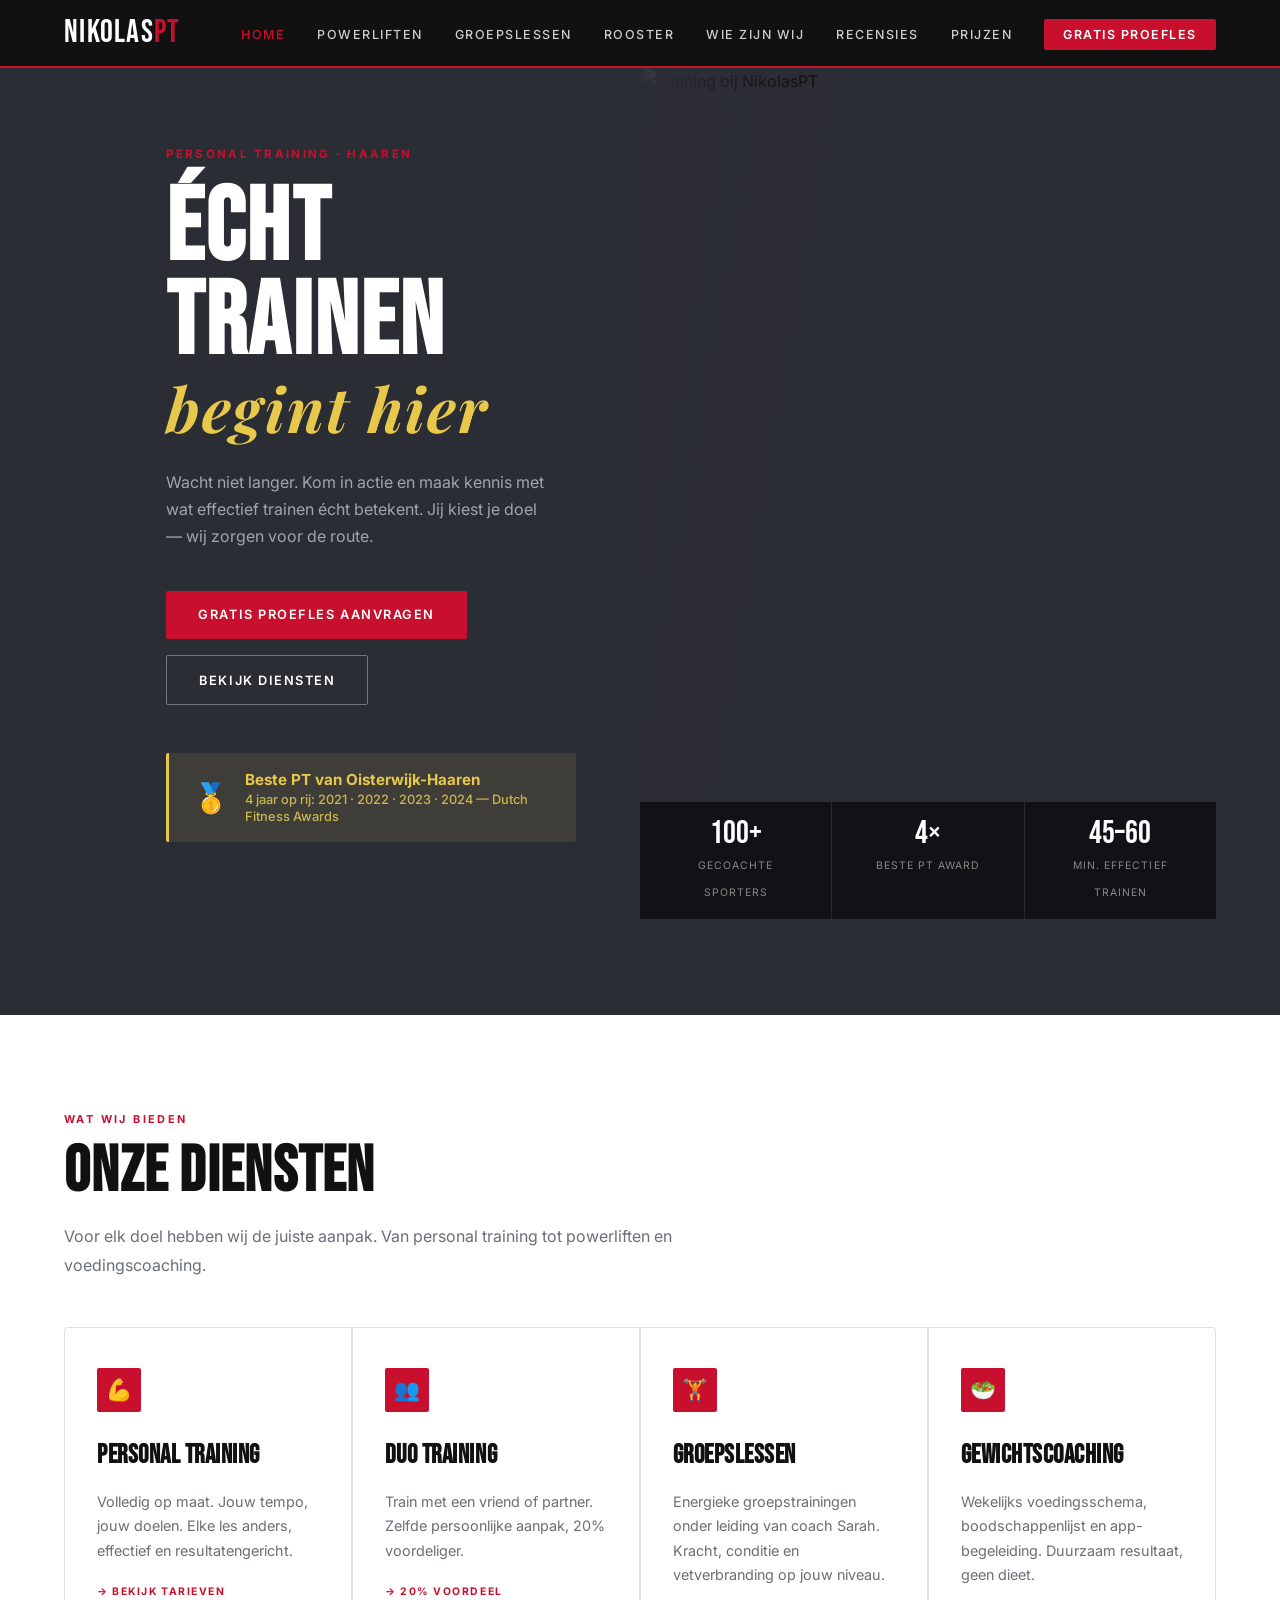
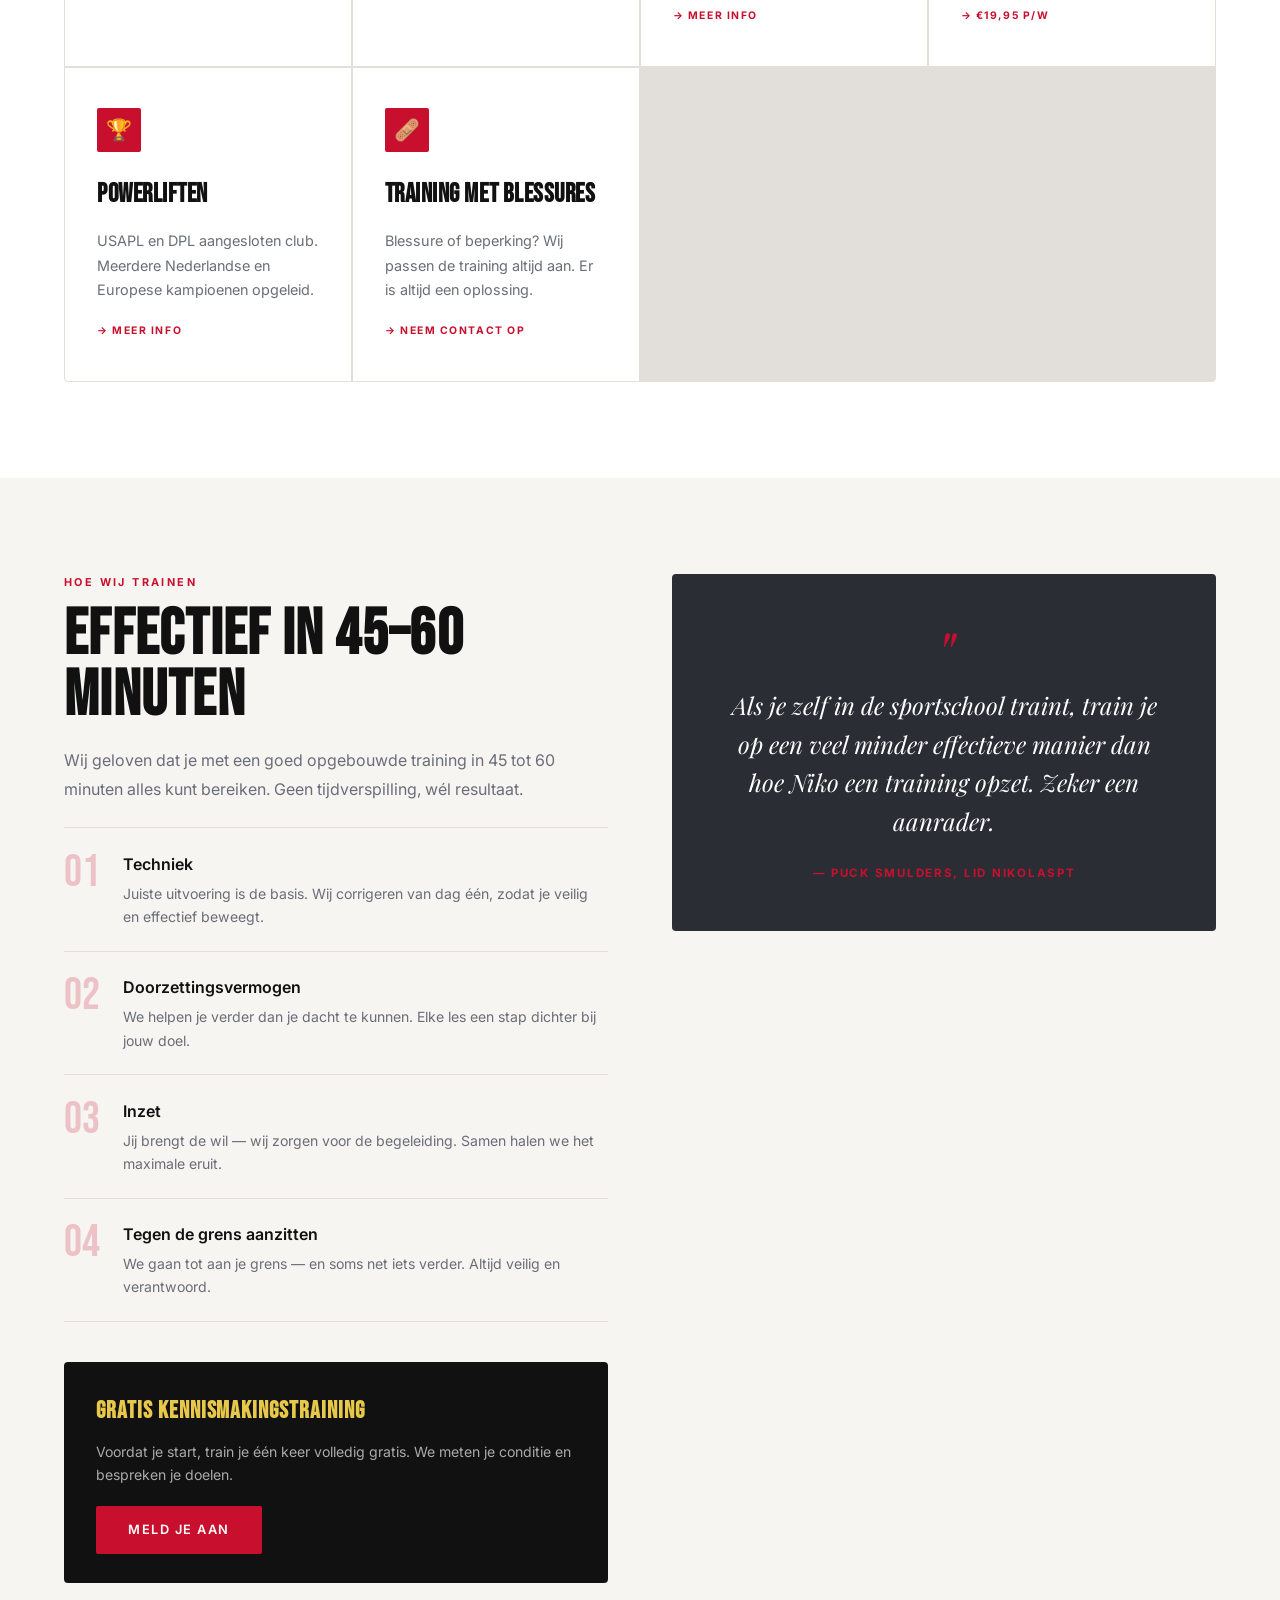
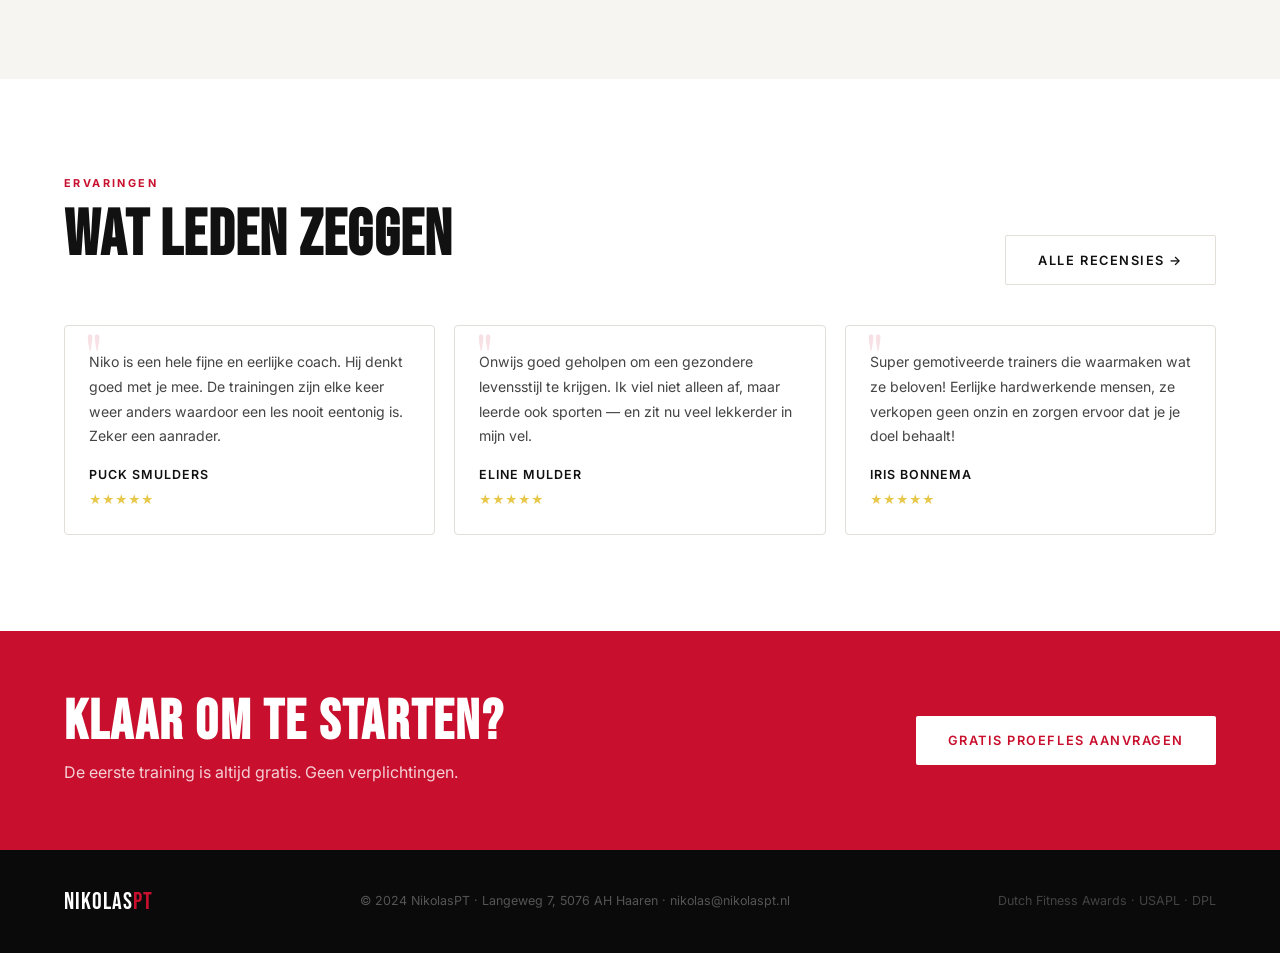
==== index.html @ 6ecdc3e1 "Basis website geupload" ====
<!DOCTYPE html>
<html lang="nl">
<head>
<meta charset="UTF-8">
<meta name="viewport" content="width=device-width, initial-scale=1.0">
<meta name="description" content="NikolasPT – Beste Personal Trainer van Oisterwijk-Haaren 2021–2024. Personal training, groepslessen, powerliften en voedingscoaching in Haaren.">
<title>NikolasPT | Personal Training Haaren</title>
<link rel="stylesheet" href="css/style.css">
<style>
  /* ── HOME-ONLY STYLES ─────────────────────────────── */
  #hero {
    min-height: 100vh; background: var(--steel);
    display: grid; grid-template-columns: 1fr 1fr;
    overflow: hidden; padding-top: 68px;
  }
  .hero-left {
    display: flex; flex-direction: column; justify-content: center;
    padding: clamp(2rem,6vw,6rem) var(--gap) clamp(2rem,6vw,6rem) clamp(2rem,8vw,8rem);
  }
  .hero-eyebrow { font-size:.72rem; font-weight:700; letter-spacing:.2em; text-transform:uppercase; color:var(--accent); margin-bottom:1.2rem; }
  .hero-title { font-family:var(--font-display); font-size:clamp(4rem,8vw,7.5rem); line-height:.92; color:var(--white); letter-spacing:.02em; margin-bottom:1.5rem; }
  .hero-title em { font-family:var(--font-serif); font-style:italic; color:var(--accent2); font-size:.6em; display:block; line-height:1.2; }
  .hero-sub { font-size:1rem; color:#a0a4b0; max-width:380px; margin-bottom:2.5rem; line-height:1.7; }
  .hero-actions { display:flex; gap:1rem; flex-wrap:wrap; }
  .hero-award { margin-top:3rem; display:flex; align-items:center; gap:1rem; padding:1rem 1.5rem; background:rgba(232,200,74,.1); border-left:3px solid var(--accent2); border-radius:2px; max-width:420px; }
  .award-text { font-size:.8rem; color:#c8b850; font-weight:500; line-height:1.4; }
  .award-text strong { display:block; font-size:.95rem; color:var(--accent2); }
  .hero-right { position:relative; overflow:hidden; }
  .hero-right::before { content:''; position:absolute; inset:0; background:linear-gradient(100deg,var(--steel) 0%,transparent 30%),linear-gradient(0deg,var(--steel) 0%,transparent 25%); z-index:1; }
  .hero-bg-img { width:100%; height:100%; object-fit:cover; object-position:center top; filter:saturate(.7) contrast(1.1); }
  .hero-stat-bar { position:absolute; bottom:0; left:0; right:0; z-index:2; display:flex; background:rgba(0,0,0,.6); backdrop-filter:blur(6px); }
  .hero-stat { flex:1; padding:1rem 1.5rem; border-right:1px solid rgba(255,255,255,.1); text-align:center; }
  .hero-stat:last-child { border-right:none; }
  .hero-stat .num { font-family:var(--font-display); font-size:2rem; color:var(--white); display:block; line-height:1; }
  .hero-stat .lbl { font-size:.65rem; text-transform:uppercase; letter-spacing:.1em; color:#888; }

  /* diensten grid */
  .diensten-grid { display:grid; grid-template-columns:repeat(auto-fit,minmax(260px,1fr)); gap:1.5px; background:var(--border); border:1.5px solid var(--border); border-radius:4px; overflow:hidden; }
  .dienst-card { background:var(--white); padding:2.5rem 2rem; transition:background .2s; }
  .dienst-card:hover { background:#fafaf9; }
  .dienst-icon { width:44px; height:44px; background:var(--accent); border-radius:2px; display:flex; align-items:center; justify-content:center; font-size:1.3rem; margin-bottom:1.4rem; }
  .dienst-card h3 { font-family:var(--font-display); font-size:1.6rem; letter-spacing:.02em; margin-bottom:.8rem; }
  .dienst-card p { font-size:.9rem; color:var(--muted); line-height:1.7; }
  .dienst-tag { display:inline-block; margin-top:1.2rem; font-size:.65rem; font-weight:700; letter-spacing:.15em; text-transform:uppercase; color:var(--accent); }

  /* quote block */
  .quote-block { background:var(--steel); border-radius:4px; padding:3rem; text-align:center; }
  .quote-block .big-q { font-family:var(--font-serif); font-size:clamp(1.1rem,2vw,1.5rem); color:var(--white); line-height:1.6; font-style:italic; }
  .quote-block .big-q::before { content:'"'; font-size:4rem; color:var(--accent); display:block; line-height:1; }
  .quote-block .qa { margin-top:1.5rem; font-size:.72rem; font-weight:700; letter-spacing:.15em; text-transform:uppercase; color:var(--accent); }

  /* specialisaties */
  .spec-layout { display:grid; grid-template-columns:1fr 1fr; gap:clamp(2rem,5vw,5rem); align-items:start; }
  .spec-item { display:flex; align-items:flex-start; gap:1.2rem; padding:1.4rem 0; border-bottom:1px solid var(--border); }
  .spec-item:first-child { border-top:1px solid var(--border); }
  .spec-num { font-family:var(--font-display); font-size:2.8rem; line-height:1; color:var(--accent); min-width:2.5rem; opacity:.22; }
  .spec-content h4 { font-size:1rem; font-weight:600; margin-bottom:.3rem; }
  .spec-content p { font-size:.88rem; color:var(--muted); }
  .free-box { margin-top:2.5rem; padding:1.8rem 2rem; background:var(--ink); border-radius:4px; color:var(--white); }
  .free-box h4 { font-family:var(--font-display); font-size:1.5rem; letter-spacing:.04em; margin-bottom:.6rem; color:var(--accent2); }
  .free-box p { font-size:.88rem; color:#aaa; margin-bottom:1.2rem; }

  /* reviews strip */
  .reviews-strip { display:grid; grid-template-columns:repeat(3,1fr); gap:1.2rem; }
  .rcard { background:var(--white); border-radius:4px; padding:1.5rem; border:1.5px solid var(--border); position:relative; }
  .rcard::before { content:'"'; font-family:var(--font-serif); font-size:4rem; color:var(--accent); line-height:1; position:absolute; top:-.2rem; left:1.2rem; opacity:.12; }
  .rcard p { font-size:.88rem; color:#444; line-height:1.75; margin-bottom:1rem; position:relative; z-index:1; }
  .rcard .ra { font-size:.78rem; font-weight:600; color:var(--ink); text-transform:uppercase; letter-spacing:.08em; }
  .rcard .rs { color:var(--accent2); font-size:.75rem; margin-top:.3rem; }

  @media(max-width:900px){
    #hero { grid-template-columns:1fr; min-height:auto; }
    .hero-right { height:55vw; min-height:260px; }
    .hero-right::before { display:none; }
    .spec-layout { grid-template-columns:1fr; }
    .reviews-strip { grid-template-columns:1fr; }
  }
  @media(max-width:560px){ .hero-stat .num { font-size:1.4rem; } }
</style>
</head>
<body>

<!-- NAV -->
<nav>
  <a href="index.html" class="nav-logo">Nikolas<span>PT</span></a>
  <ul class="nav-links" id="navLinks">
    <li><a href="index.html" class="active">Home</a></li>
    <li><a href="pages/powerliften.html">Powerliften</a></li>
    <li><a href="pages/groepslessen.html">Groepslessen</a></li>
    <li><a href="pages/rooster.html">Rooster</a></li>
    <li><a href="pages/coaches.html">Wie zijn wij</a></li>
    <li><a href="pages/recensies.html">Recensies</a></li>
    <li><a href="pages/prijzen.html">Prijzen</a></li>
    <li><a href="pages/contact.html" class="nav-cta">Gratis proefles</a></li>
  </ul>
  <button class="nav-toggle" id="navToggle" aria-label="Menu"><span></span><span></span><span></span></button>
</nav>

<!-- HERO -->
<section id="hero">
  <div class="hero-left">
    <div class="hero-eyebrow">Personal Training · Haaren</div>
    <h1 class="hero-title">Écht<br>Trainen<br><em>begint hier</em></h1>
    <p class="hero-sub">Wacht niet langer. Kom in actie en maak kennis met wat effectief trainen écht betekent. Jij kiest je doel — wij zorgen voor de route.</p>
    <div class="hero-actions">
      <a href="pages/contact.html" class="btn btn-primary">Gratis proefles aanvragen</a>
      <a href="pages/prijzen.html" class="btn btn-outline-light">Bekijk diensten</a>
    </div>
    <div class="hero-award">
      <div style="font-size:1.8rem">🥇</div>
      <div class="award-text">
        <strong>Beste PT van Oisterwijk-Haaren</strong>
        4 jaar op rij: 2021 · 2022 · 2023 · 2024 — Dutch Fitness Awards
      </div>
    </div>
  </div>
  <div class="hero-right">
    <img class="hero-bg-img" src="https://images.unsplash.com/photo-1534438327276-14e5300c3a48?w=900&q=80&auto=format&fit=crop" alt="Training bij NikolasPT">
    <div class="hero-stat-bar">
      <div class="hero-stat"><span class="num">100+</span><span class="lbl">Gecoachte sporters</span></div>
      <div class="hero-stat"><span class="num">4×</span><span class="lbl">Beste PT award</span></div>
      <div class="hero-stat"><span class="num">45–60</span><span class="lbl">Min. effectief trainen</span></div>
    </div>
  </div>
</section>

<!-- DIENSTEN -->
<section style="background:var(--white)">
  <div class="container">
    <div class="reveal" style="margin-bottom:3rem">
      <div class="section-label">Wat wij bieden</div>
      <h2 class="section-title">Onze Diensten</h2>
      <p class="section-body">Voor elk doel hebben wij de juiste aanpak. Van personal training tot powerliften en voedingscoaching.</p>
    </div>
    <div class="diensten-grid">
      <div class="dienst-card reveal"><div class="dienst-icon">💪</div><h3>Personal Training</h3><p>Volledig op maat. Jouw tempo, jouw doelen. Elke les anders, effectief en resultatengericht.</p><a href="pages/prijzen.html" class="dienst-tag">→ Bekijk tarieven</a></div>
      <div class="dienst-card reveal"><div class="dienst-icon">👥</div><h3>Duo Training</h3><p>Train met een vriend of partner. Zelfde persoonlijke aanpak, 20% voordeliger.</p><a href="pages/prijzen.html" class="dienst-tag">→ 20% voordeel</a></div>
      <div class="dienst-card reveal"><div class="dienst-icon">🏋️</div><h3>Groepslessen</h3><p>Energieke groepstrainingen onder leiding van coach Sarah. Kracht, conditie en vetverbranding op jouw niveau.</p><a href="pages/groepslessen.html" class="dienst-tag">→ Meer info</a></div>
      <div class="dienst-card reveal"><div class="dienst-icon">🥗</div><h3>Gewichtscoaching</h3><p>Wekelijks voedingsschema, boodschappenlijst en app-begeleiding. Duurzaam resultaat, geen dieet.</p><a href="pages/prijzen.html" class="dienst-tag">→ €19,95 p/w</a></div>
      <div class="dienst-card reveal"><div class="dienst-icon">🏆</div><h3>Powerliften</h3><p>USAPL en DPL aangesloten club. Meerdere Nederlandse en Europese kampioenen opgeleid.</p><a href="pages/powerliften.html" class="dienst-tag">→ Meer info</a></div>
      <div class="dienst-card reveal"><div class="dienst-icon">🩹</div><h3>Training met blessures</h3><p>Blessure of beperking? Wij passen de training altijd aan. Er is altijd een oplossing.</p><a href="pages/contact.html" class="dienst-tag">→ Neem contact op</a></div>
    </div>
  </div>
</section>

<!-- HOE WIJ TRAINEN -->
<section style="background:var(--off-white)">
  <div class="container">
    <div class="spec-layout">
      <div>
        <div class="section-label reveal">Hoe wij trainen</div>
        <h2 class="section-title reveal">Effectief in 45–60 Minuten</h2>
        <p class="section-body reveal">Wij geloven dat je met een goed opgebouwde training in 45 tot 60 minuten alles kunt bereiken. Geen tijdverspilling, wél resultaat.</p>
        <div style="margin-top:1.5rem">
          <div class="spec-item reveal"><div class="spec-num">01</div><div class="spec-content"><h4>Techniek</h4><p>Juiste uitvoering is de basis. Wij corrigeren van dag één, zodat je veilig en effectief beweegt.</p></div></div>
          <div class="spec-item reveal"><div class="spec-num">02</div><div class="spec-content"><h4>Doorzettingsvermogen</h4><p>We helpen je verder dan je dacht te kunnen. Elke les een stap dichter bij jouw doel.</p></div></div>
          <div class="spec-item reveal"><div class="spec-num">03</div><div class="spec-content"><h4>Inzet</h4><p>Jij brengt de wil — wij zorgen voor de begeleiding. Samen halen we het maximale eruit.</p></div></div>
          <div class="spec-item reveal"><div class="spec-num">04</div><div class="spec-content"><h4>Tegen de grens aanzitten</h4><p>We gaan tot aan je grens — en soms net iets verder. Altijd veilig en verantwoord.</p></div></div>
        </div>
        <div class="free-box reveal">
          <h4>Gratis Kennismakingstraining</h4>
          <p>Voordat je start, train je één keer volledig gratis. We meten je conditie en bespreken je doelen.</p>
          <a href="pages/contact.html" class="btn btn-primary">Meld je aan</a>
        </div>
      </div>
      <div class="quote-block reveal">
        <div class="big-q">Als je zelf in de sportschool traint, train je op een veel minder effectieve manier dan hoe Niko een training opzet. Zeker een aanrader.</div>
        <div class="qa">— Puck Smulders, lid NikolasPT</div>
      </div>
    </div>
  </div>
</section>

<!-- RECENSIES STRIP -->
<section style="background:var(--white)">
  <div class="container">
    <div style="display:flex;justify-content:space-between;align-items:flex-end;margin-bottom:2.5rem;flex-wrap:wrap;gap:1rem">
      <div>
        <div class="section-label reveal">Ervaringen</div>
        <h2 class="section-title reveal">Wat leden zeggen</h2>
      </div>
      <a href="pages/recensies.html" class="btn btn-outline reveal">Alle recensies →</a>
    </div>
    <div class="reviews-strip">
      <div class="rcard reveal"><p>Niko is een hele fijne en eerlijke coach. Hij denkt goed met je mee. De trainingen zijn elke keer weer anders waardoor een les nooit eentonig is. Zeker een aanrader.</p><div class="ra">Puck Smulders</div><div class="rs">★★★★★</div></div>
      <div class="rcard reveal"><p>Onwijs goed geholpen om een gezondere levensstijl te krijgen. Ik viel niet alleen af, maar leerde ook sporten — en zit nu veel lekkerder in mijn vel.</p><div class="ra">Eline Mulder</div><div class="rs">★★★★★</div></div>
      <div class="rcard reveal"><p>Super gemotiveerde trainers die waarmaken wat ze beloven! Eerlijke hardwerkende mensen, ze verkopen geen onzin en zorgen ervoor dat je je doel behaalt!</p><div class="ra">Iris Bonnema</div><div class="rs">★★★★★</div></div>
    </div>
  </div>
</section>

<!-- CTA BANNER -->
<section style="background:var(--accent);padding:clamp(2.5rem,6vw,4rem) var(--gap)">
  <div class="container" style="display:flex;justify-content:space-between;align-items:center;flex-wrap:wrap;gap:2rem">
    <div>
      <h2 style="font-family:var(--font-display);font-size:clamp(2rem,5vw,3.5rem);color:var(--white);letter-spacing:.04em;line-height:1">Klaar om te starten?</h2>
      <p style="color:rgba(255,255,255,.8);margin-top:.5rem">De eerste training is altijd gratis. Geen verplichtingen.</p>
    </div>
    <a href="pages/contact.html" class="btn" style="background:var(--white);color:var(--accent);flex-shrink:0">Gratis proefles aanvragen</a>
  </div>
</section>

<!-- FOOTER -->
<footer>
  <div class="logo">Nikolas<span>PT</span></div>
  <p>© 2024 NikolasPT · Langeweg 7, 5076 AH Haaren · <a href="mailto:nikolas@nikolaspt.nl" style="color:#555">nikolas@nikolaspt.nl</a></p>
  <p style="color:#444">Dutch Fitness Awards · USAPL · DPL</p>
</footer>

<script src="js/main.js"></script>
</body>
</html>
---- css/style.css ----
/* ═══════════════════════════════════════════════════
   NikolasPT — Shared Stylesheet
   ═══════════════════════════════════════════════════ */

@import url('https://fonts.googleapis.com/css2?family=Bebas+Neue&family=Inter:wght@300;400;500;600&family=Playfair+Display:ital,wght@0,700;1,400&display=swap');

/* ─── TOKENS ──────────────────────────────────────── */
:root {
  --ink:       #111111;
  --off-white: #F7F5F2;
  --white:     #FFFFFF;
  --steel:     #2B2D35;
  --accent:    #C8102E;
  --accent2:   #E8C84A;
  --muted:     #6B6E78;
  --border:    #E2DED9;

  --font-display: 'Bebas Neue', sans-serif;
  --font-serif:   'Playfair Display', serif;
  --font-body:    'Inter', sans-serif;

  --max: 1200px;
  --gap: clamp(1.5rem, 5vw, 4rem);
}

*, *::before, *::after { box-sizing: border-box; margin: 0; padding: 0; }
html { scroll-behavior: smooth; }
body {
  font-family: var(--font-body);
  background: var(--off-white);
  color: var(--ink);
  line-height: 1.65;
  font-size: 16px;
}
img { display: block; max-width: 100%; height: auto; }
a { color: inherit; text-decoration: none; }

/* ─── NAV ─────────────────────────────────────────── */
nav {
  position: fixed; top: 0; left: 0; right: 0; z-index: 100;
  background: rgba(17,17,17,0.97);
  backdrop-filter: blur(8px);
  display: flex; align-items: center; justify-content: space-between;
  padding: 0 var(--gap);
  height: 68px;
  border-bottom: 2px solid var(--accent);
}
.nav-logo { font-family: var(--font-display); font-size: 2rem; color: var(--white); letter-spacing: .04em; }
.nav-logo span { color: var(--accent); }
.nav-links { display: flex; gap: 2rem; list-style: none; }
.nav-links a { font-size: .78rem; font-weight: 500; text-transform: uppercase; letter-spacing: .12em; color: #ccc; transition: color .2s; }
.nav-links a:hover, .nav-links a.active { color: var(--accent); }
.nav-cta { background: var(--accent) !important; color: var(--white) !important; padding: .5rem 1.2rem; border-radius: 2px; font-weight: 600 !important; }
.nav-cta:hover { background: #a50c25 !important; }
.nav-toggle { display: none; background: none; border: none; cursor: pointer; padding: 4px; }
.nav-toggle span { display: block; width: 24px; height: 2px; background: #fff; margin: 5px 0; }

/* ─── PAGE HEADER (subpages) ──────────────────────── */
.page-header {
  padding-top: 68px;
  background: var(--steel);
  padding-bottom: 0;
}
.page-header-inner {
  max-width: var(--max);
  margin: 0 auto;
  padding: clamp(3rem,7vw,5rem) var(--gap) clamp(2rem,4vw,3rem);
  position: relative;
}
.page-eyebrow {
  font-size: .7rem; font-weight: 700; letter-spacing: .22em;
  text-transform: uppercase; color: var(--accent); margin-bottom: .8rem;
}
.page-title {
  font-family: var(--font-display);
  font-size: clamp(3rem,7vw,6rem);
  line-height: .92; color: var(--white); letter-spacing: .02em;
}
.page-subtitle {
  margin-top: 1rem; font-size: 1rem; color: #a0a4b0; max-width: 560px; line-height: 1.75;
}
.page-header-bar {
  height: 4px;
  background: linear-gradient(90deg, var(--accent) 0%, transparent 100%);
}

/* ─── CONTAINERS & SECTIONS ───────────────────────── */
.container { max-width: var(--max); margin: 0 auto; }
section { padding: clamp(3rem,8vw,6rem) var(--gap); }
.section-label { font-size: .68rem; font-weight: 700; letter-spacing: .22em; text-transform: uppercase; color: var(--accent); margin-bottom: .8rem; }
.section-title { font-family: var(--font-display); font-size: clamp(2.5rem,5vw,4.5rem); line-height: .95; letter-spacing: .02em; margin-bottom: 1.2rem; }
.section-title.light { color: var(--white); }
.section-body { font-size: 1rem; color: var(--muted); max-width: 640px; line-height: 1.8; }

/* ─── BUTTONS ─────────────────────────────────────── */
.btn {
  display: inline-block; padding: .85rem 2rem; font-size: .8rem; font-weight: 600;
  letter-spacing: .12em; text-transform: uppercase; border-radius: 2px;
  transition: all .25s; cursor: pointer; border: none; font-family: var(--font-body);
}
.btn-primary { background: var(--accent); color: var(--white); }
.btn-primary:hover { background: #a50c25; }
.btn-outline { background: transparent; color: var(--ink); border: 1.5px solid var(--border); }
.btn-outline:hover { border-color: var(--ink); }
.btn-outline-light { background: transparent; color: var(--white); border: 1.5px solid rgba(255,255,255,.35); }
.btn-outline-light:hover { border-color: var(--white); }

/* ─── CARDS ───────────────────────────────────────── */
.card {
  background: var(--white); border-radius: 4px; border: 1.5px solid var(--border);
  overflow: hidden; transition: box-shadow .25s, transform .25s;
}
.card:hover { box-shadow: 0 8px 32px rgba(0,0,0,.08); transform: translateY(-2px); }

/* ─── REVEAL ──────────────────────────────────────── */
.reveal { opacity: 0; transform: translateY(24px); transition: opacity .6s ease, transform .6s ease; }
.reveal.visible { opacity: 1; transform: none; }
@media (prefers-reduced-motion: reduce) { .reveal { opacity: 1; transform: none; } }

/* ─── FOOTER ──────────────────────────────────────── */
footer {
  background: #0a0a0a; padding: 2rem var(--gap);
  display: flex; justify-content: space-between; align-items: center;
  flex-wrap: wrap; gap: 1rem;
}
footer .logo { font-family: var(--font-display); font-size: 1.5rem; color: var(--white); letter-spacing: .04em; }
footer .logo span { color: var(--accent); }
footer p { font-size: .78rem; color: #555; }

/* ─── RESPONSIVE NAV ──────────────────────────────── */
@media (max-width: 900px) {
  .nav-links {
    display: none; flex-direction: column; position: fixed;
    top: 68px; left: 0; right: 0; background: #0a0a0a;
    padding: 2rem; gap: 1rem;
  }
  .nav-links.open { display: flex; }
  .nav-toggle { display: block; }
}
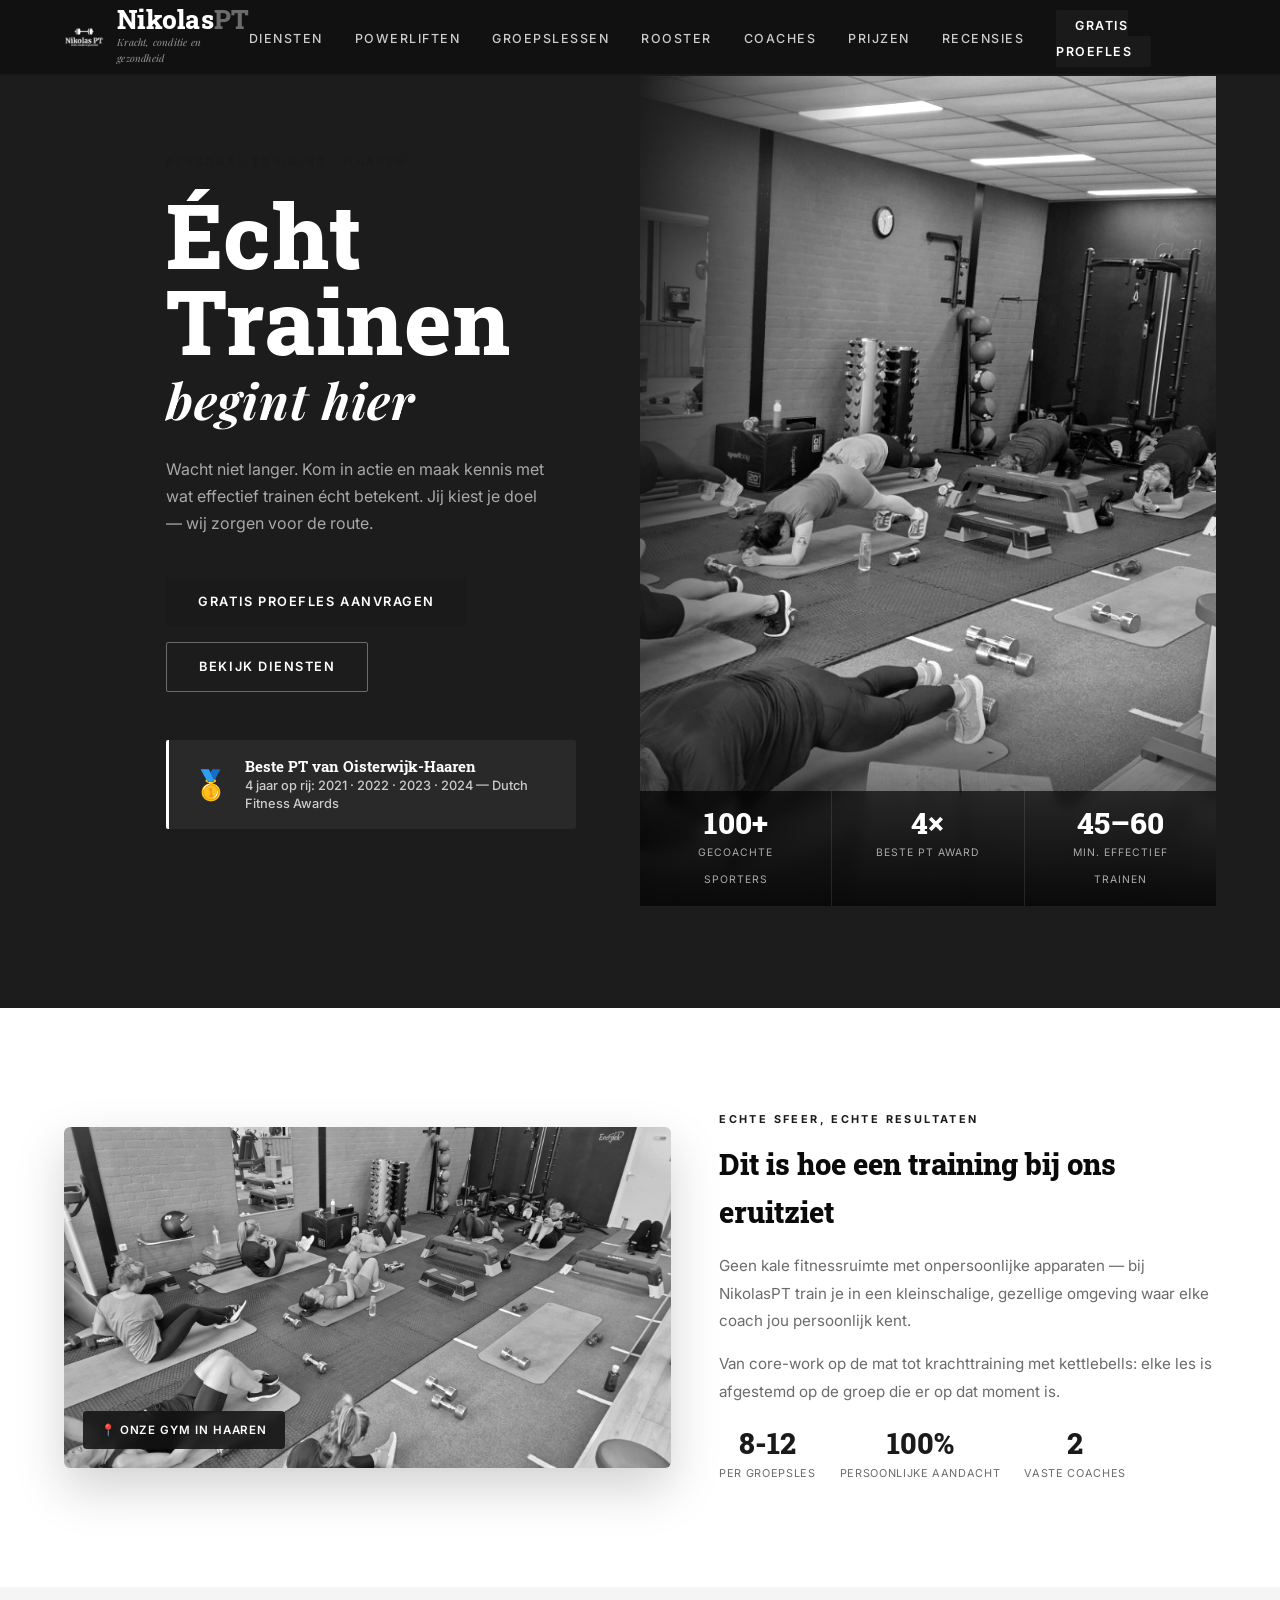
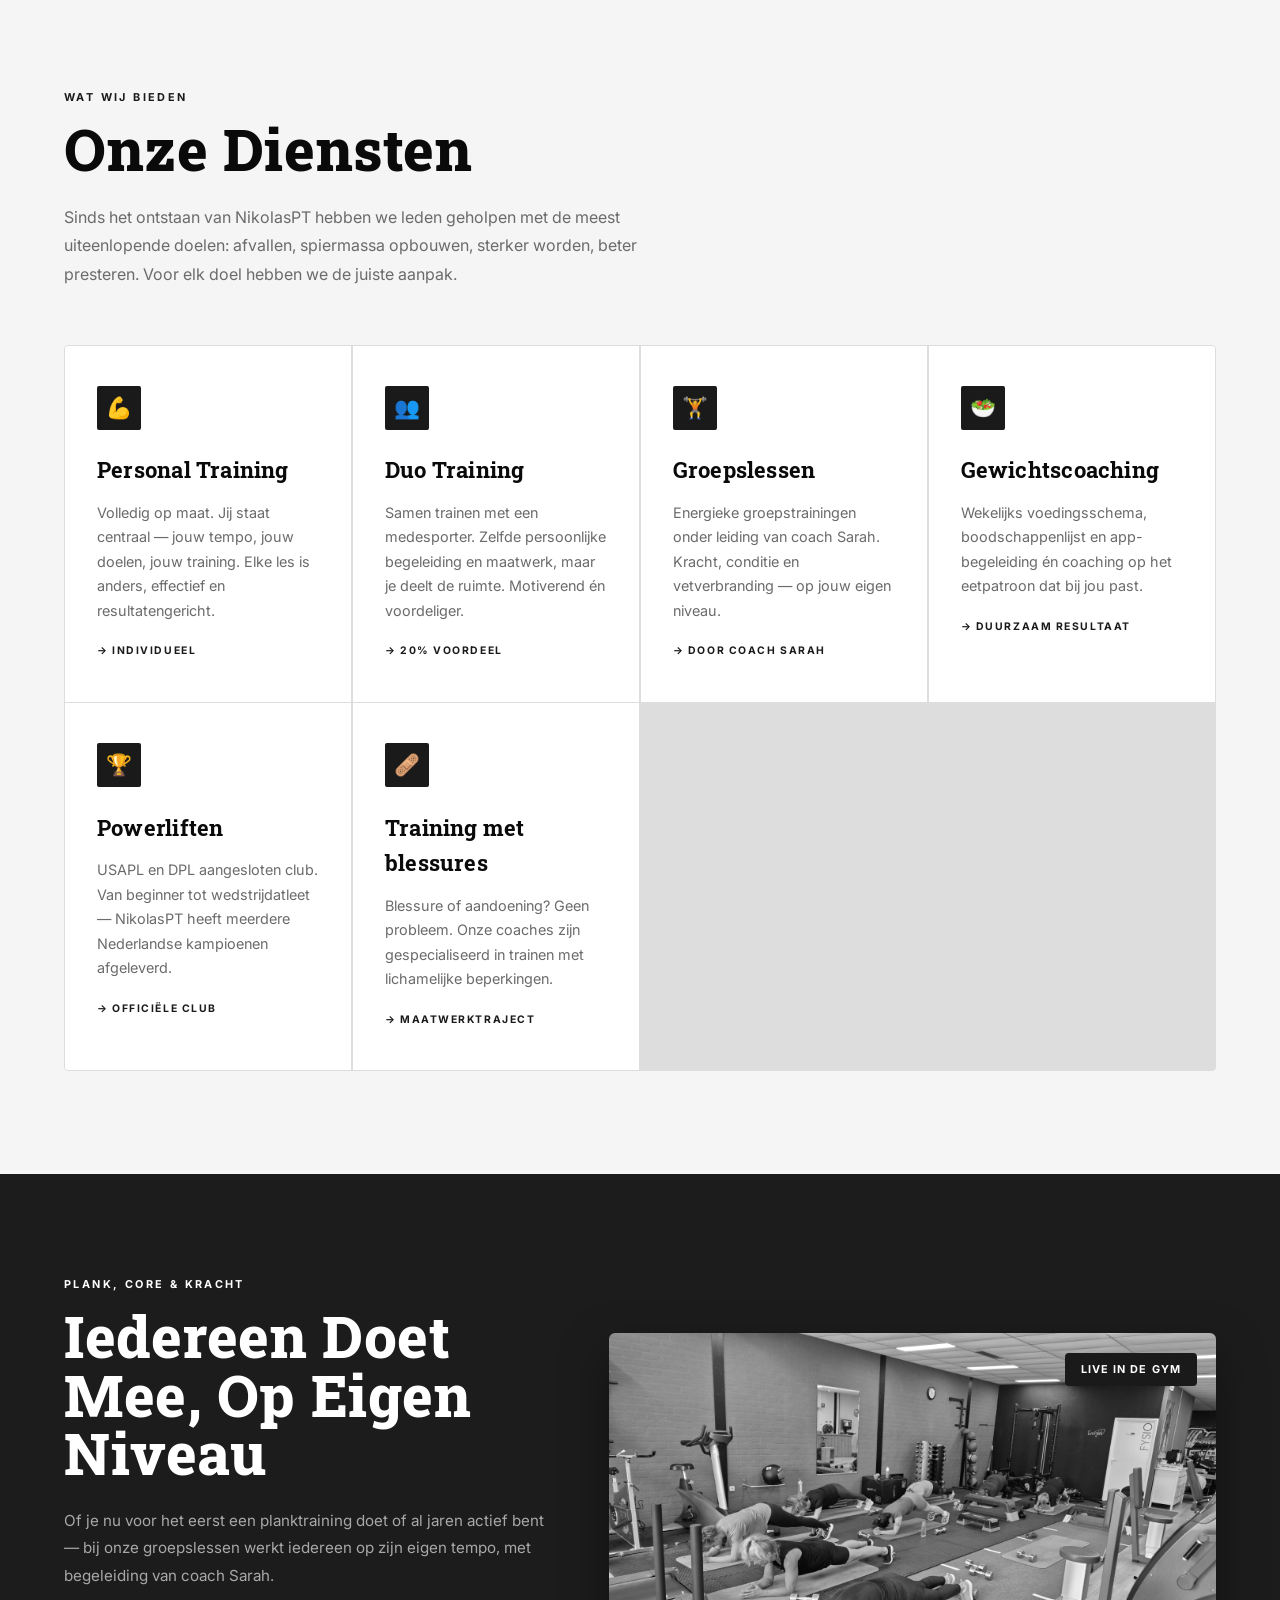
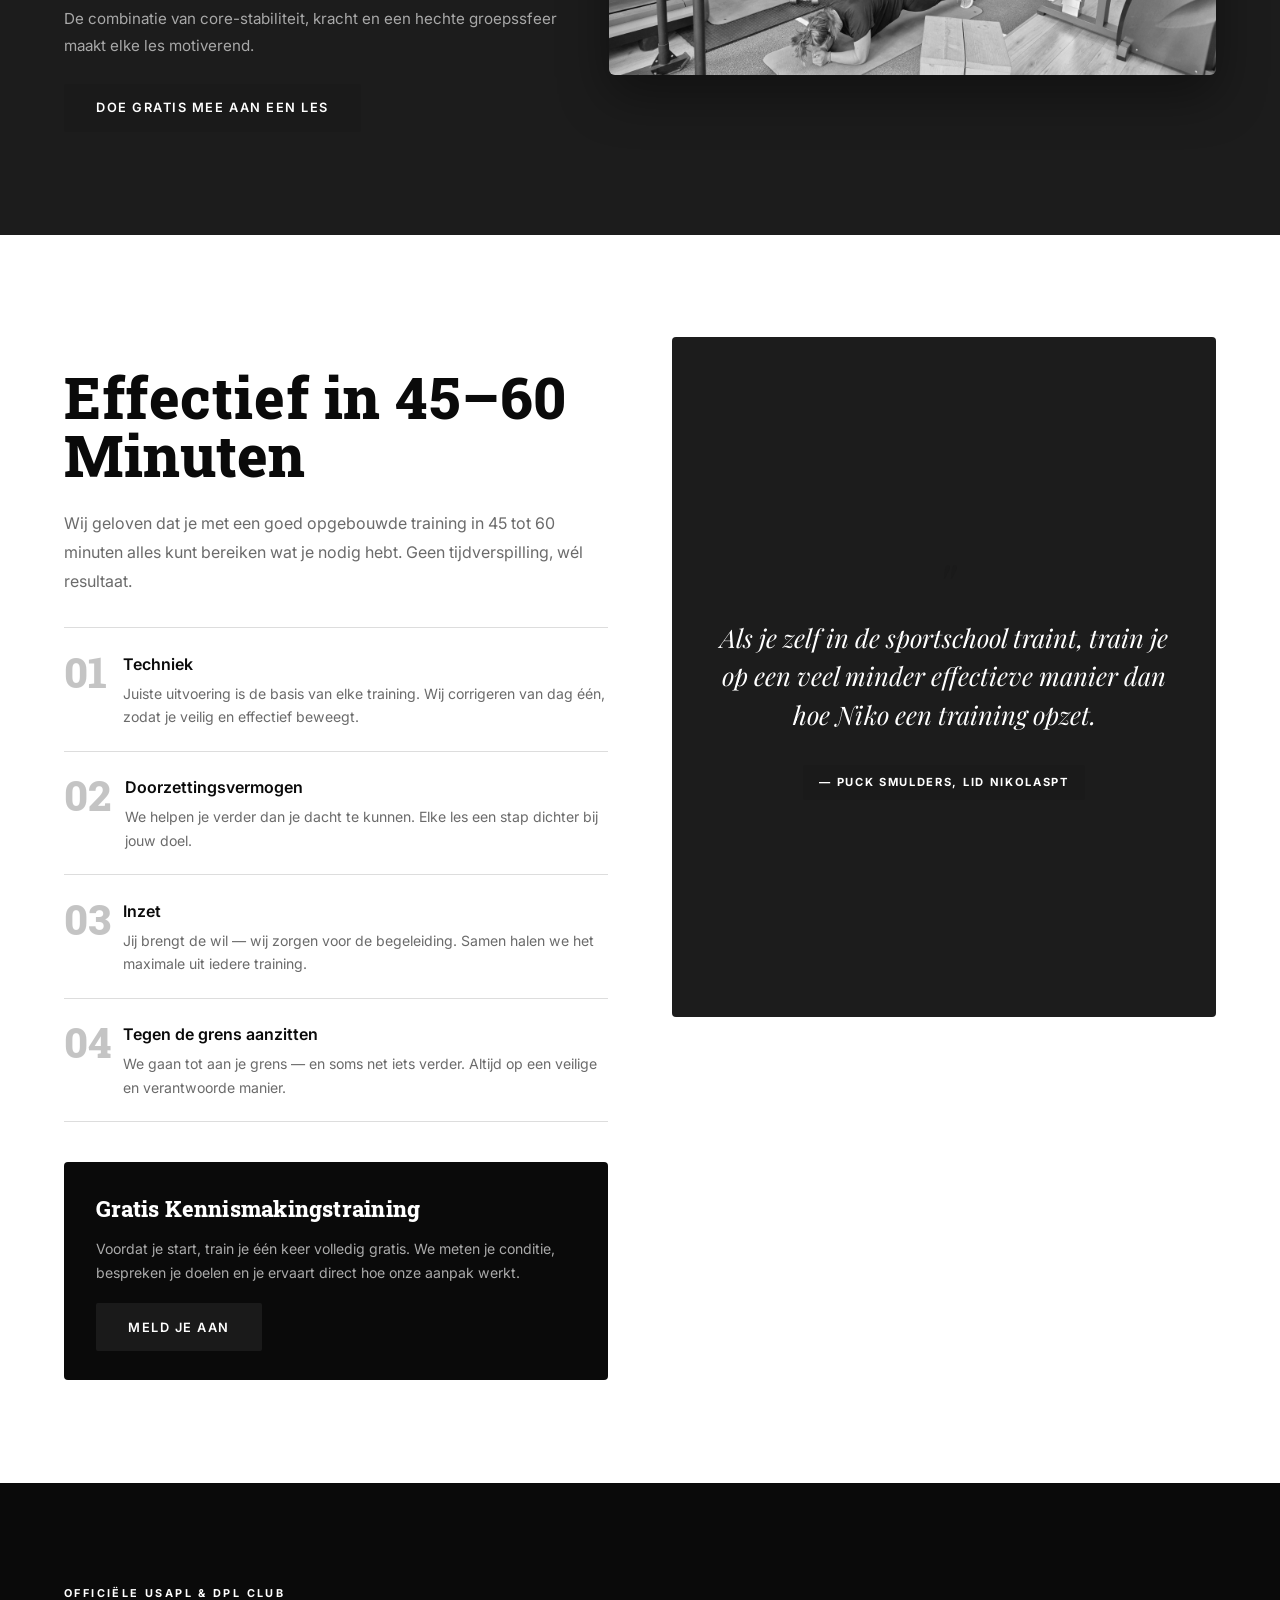
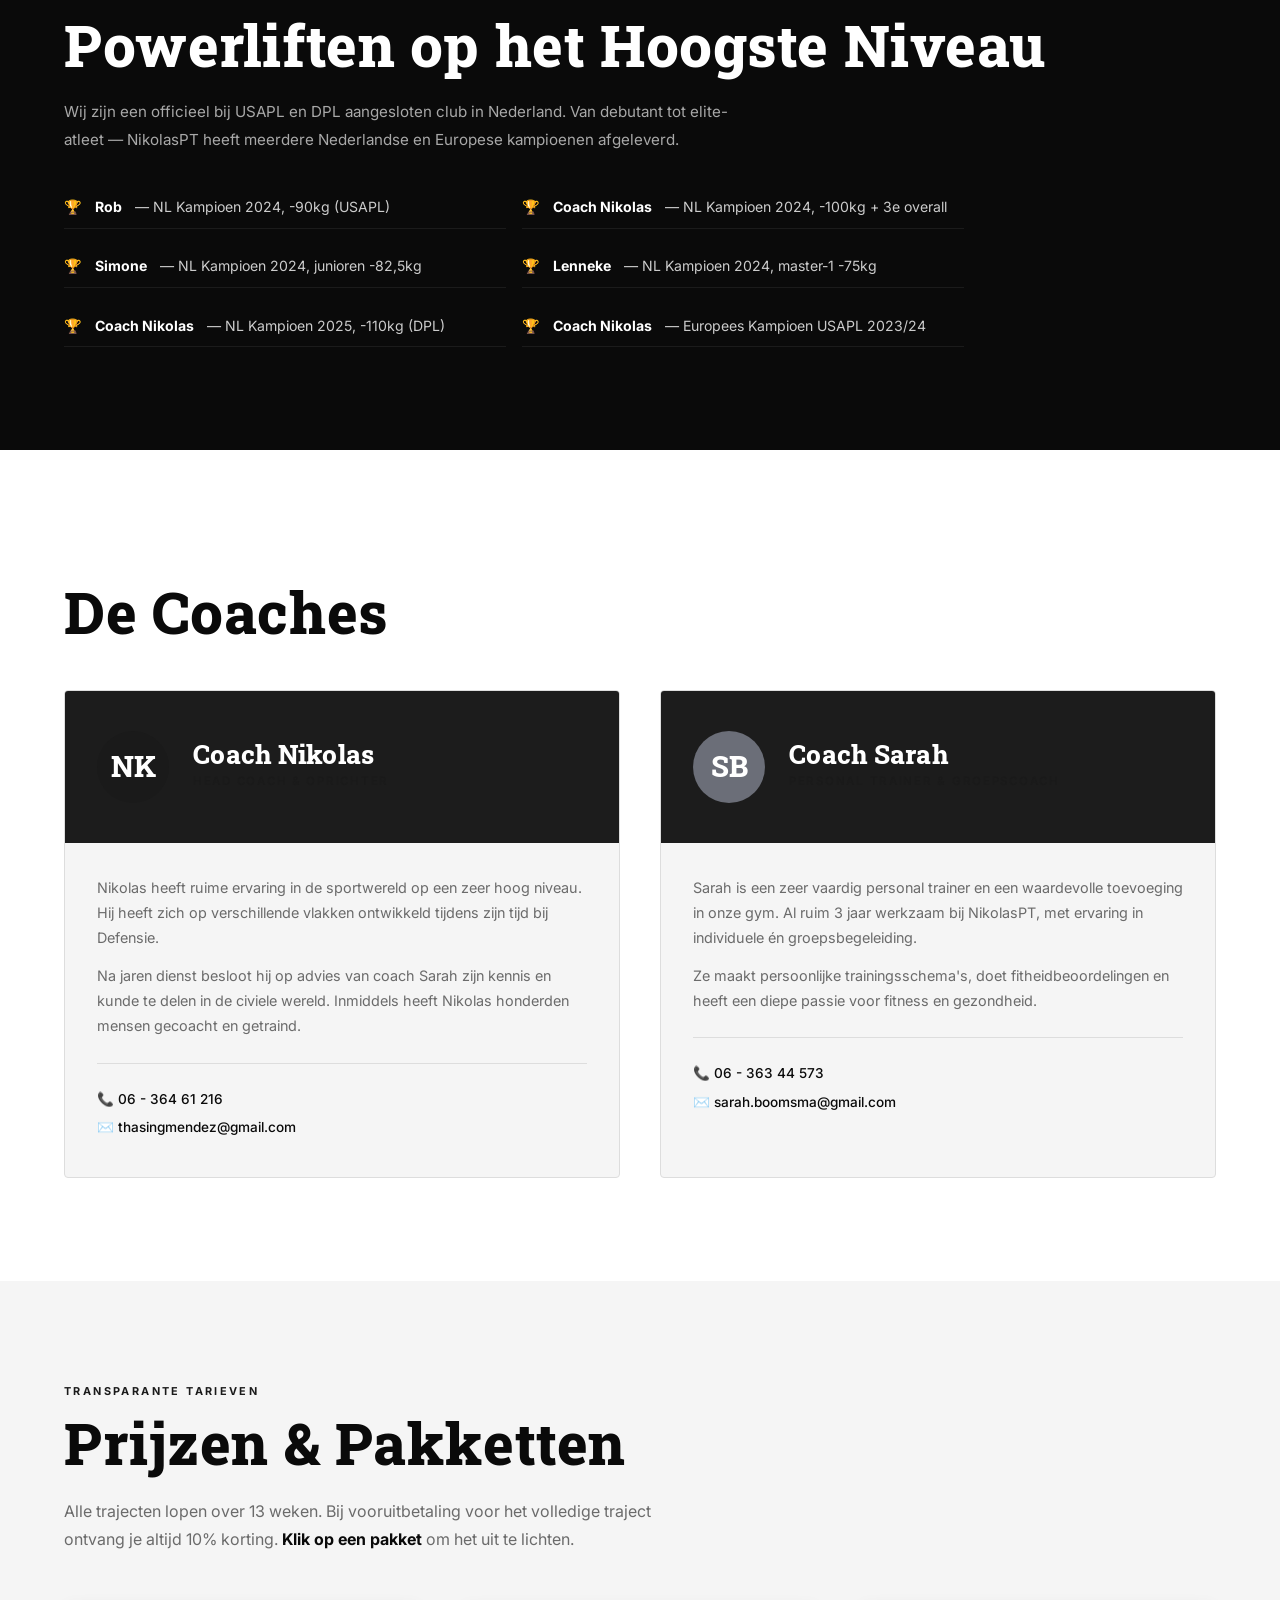
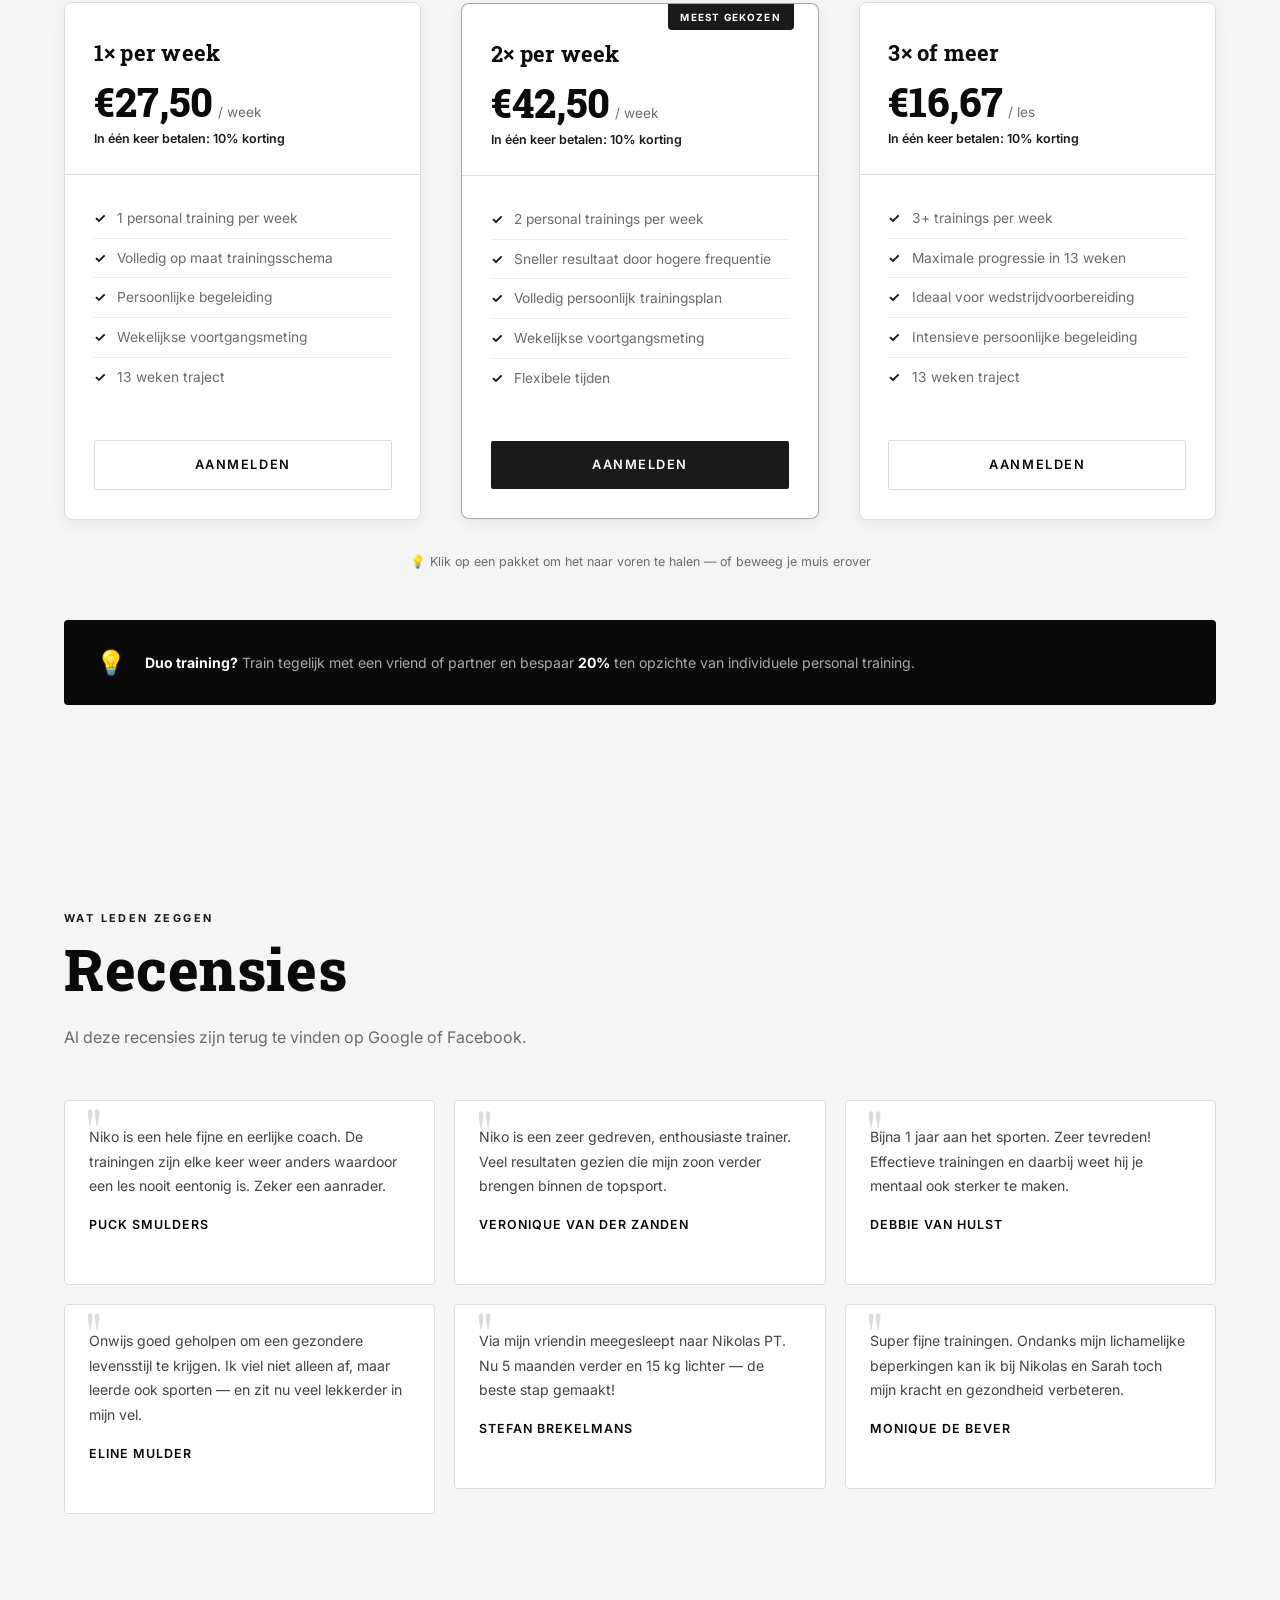
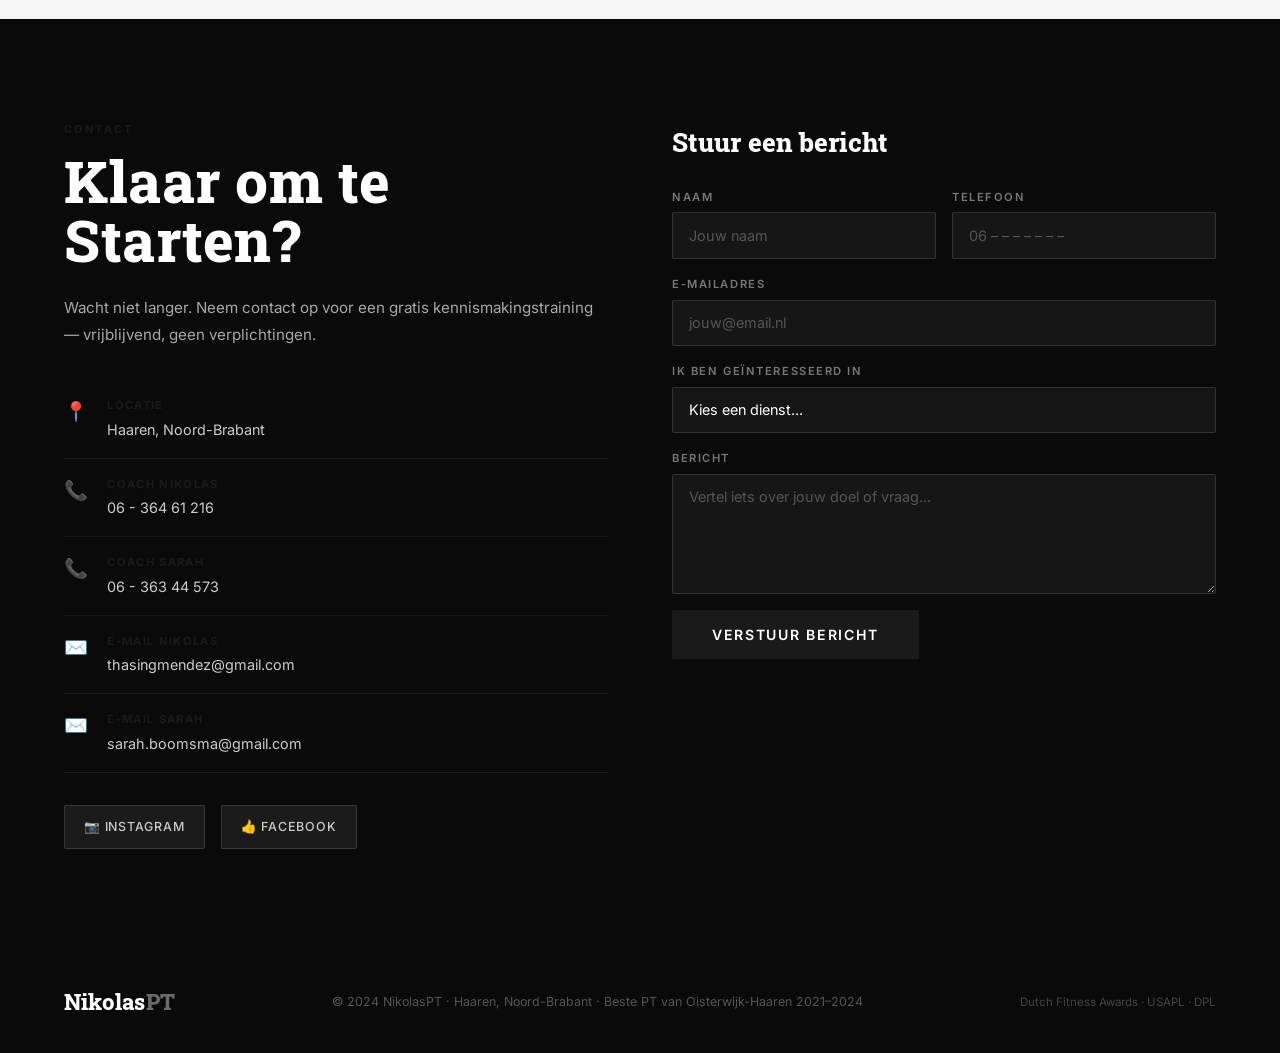
==== commit e5bae4d6: "Aanpassing website inclusief fotos" ====
--- a/index.html
+++ b/index.html
@@ -5,117 +5,331 @@
 <meta name="viewport" content="width=device-width, initial-scale=1.0">
 <meta name="description" content="NikolasPT – Beste Personal Trainer van Oisterwijk-Haaren 2021–2024. Personal training, groepslessen, powerliften en voedingscoaching in Haaren.">
 <title>NikolasPT | Personal Training Haaren</title>
-<link rel="stylesheet" href="css/style.css">
+<link rel="preconnect" href="https://fonts.googleapis.com">
+<link href="https://fonts.googleapis.com/css2?family=Roboto+Slab:wght@400;500;700;800&family=Playfair+Display:ital,wght@0,700;1,400&family=Inter:wght@300;400;500;600&display=swap" rel="stylesheet">
 <style>
-  /* ── HOME-ONLY STYLES ─────────────────────────────── */
+  :root {
+    --ink:       #0A0A0A;
+    --off-white: #F5F5F5;
+    --white:     #FFFFFF;
+    --steel:     #1C1C1C;
+    --accent:    #1A1A1A;
+    --accent2:   #FFFFFF;
+    --muted:     #6B6B6B;
+    --border:    #DDDDDD;
+
+    --font-display: 'Roboto Slab', serif;
+    --font-serif:   'Playfair Display', serif;
+    --font-body:    'Inter', sans-serif;
+
+    --max: 1200px;
+    --gap: clamp(1.5rem, 5vw, 4rem);
+  }
+
+  *, *::before, *::after { box-sizing: border-box; margin: 0; padding: 0; }
+  html { scroll-behavior: smooth; }
+  body { font-family: var(--font-body); background: var(--off-white); color: var(--ink); line-height: 1.65; font-size: 16px; }
+  img { display: block; max-width: 100%; height: auto; }
+  a { color: inherit; text-decoration: none; }
+
+  /* ─── NAV ────────────────────────────────────────────────── */
+  nav {
+    position: fixed; top: 0; left: 0; right: 0; z-index: 100;
+    background: rgba(17,17,17,0.96);
+    backdrop-filter: blur(8px);
+    display: flex; align-items: center; justify-content: space-between;
+    padding: 0 var(--gap);
+    height: 76px;
+    border-bottom: 2px solid var(--accent);
+  }
+  .nav-logo { display: flex; align-items: center; gap: .7rem; }
+  .nav-logo img { height: 42px; width: 42px; object-fit: contain; filter: brightness(0) invert(1); }
+  .nav-logo-text { font-family: var(--font-display); font-weight: 800; font-size: 1.6rem; color: var(--white); letter-spacing: 0.01em; line-height: 1; }
+  .nav-logo-text span { color: var(--muted); }
+  .nav-logo-tagline { font-family: var(--font-serif); font-style: italic; font-size: .62rem; color: #999; letter-spacing: .02em; margin-top: 1px; }
+  .nav-links { display: flex; align-items: center; gap: 2rem; list-style: none; }
+  .nav-links a { font-size: 0.78rem; font-weight: 500; text-transform: uppercase; letter-spacing: 0.12em; color: #ccc; transition: color 0.2s; }
+  .nav-links a:hover { color: var(--accent); }
+  .nav-cta { background: var(--accent); color: var(--white) !important; padding: 0.5rem 1.2rem !important; border-radius: 2px; font-weight: 600 !important; }
+  .nav-cta:hover { background: #3a3a3a !important; color: var(--white) !important; }
+  .nav-toggle { display: none; background: none; border: none; cursor: pointer; padding: 4px; }
+  .nav-toggle span { display: block; width: 24px; height: 2px; background: #fff; margin: 5px 0; }
+
+  /* ─── HERO ───────────────────────────────────────────────── */
   #hero {
-    min-height: 100vh; background: var(--steel);
-    display: grid; grid-template-columns: 1fr 1fr;
-    overflow: hidden; padding-top: 68px;
+    min-height: 100vh;
+    background: var(--steel);
+    display: grid;
+    grid-template-columns: 1fr 1fr;
+    overflow: hidden;
+    padding-top: 76px;
   }
   .hero-left {
     display: flex; flex-direction: column; justify-content: center;
-    padding: clamp(2rem,6vw,6rem) var(--gap) clamp(2rem,6vw,6rem) clamp(2rem,8vw,8rem);
-  }
-  .hero-eyebrow { font-size:.72rem; font-weight:700; letter-spacing:.2em; text-transform:uppercase; color:var(--accent); margin-bottom:1.2rem; }
-  .hero-title { font-family:var(--font-display); font-size:clamp(4rem,8vw,7.5rem); line-height:.92; color:var(--white); letter-spacing:.02em; margin-bottom:1.5rem; }
-  .hero-title em { font-family:var(--font-serif); font-style:italic; color:var(--accent2); font-size:.6em; display:block; line-height:1.2; }
-  .hero-sub { font-size:1rem; color:#a0a4b0; max-width:380px; margin-bottom:2.5rem; line-height:1.7; }
-  .hero-actions { display:flex; gap:1rem; flex-wrap:wrap; }
-  .hero-award { margin-top:3rem; display:flex; align-items:center; gap:1rem; padding:1rem 1.5rem; background:rgba(232,200,74,.1); border-left:3px solid var(--accent2); border-radius:2px; max-width:420px; }
-  .award-text { font-size:.8rem; color:#c8b850; font-weight:500; line-height:1.4; }
-  .award-text strong { display:block; font-size:.95rem; color:var(--accent2); }
-  .hero-right { position:relative; overflow:hidden; }
-  .hero-right::before { content:''; position:absolute; inset:0; background:linear-gradient(100deg,var(--steel) 0%,transparent 30%),linear-gradient(0deg,var(--steel) 0%,transparent 25%); z-index:1; }
-  .hero-bg-img { width:100%; height:100%; object-fit:cover; object-position:center top; filter:saturate(.7) contrast(1.1); }
-  .hero-stat-bar { position:absolute; bottom:0; left:0; right:0; z-index:2; display:flex; background:rgba(0,0,0,.6); backdrop-filter:blur(6px); }
-  .hero-stat { flex:1; padding:1rem 1.5rem; border-right:1px solid rgba(255,255,255,.1); text-align:center; }
-  .hero-stat:last-child { border-right:none; }
-  .hero-stat .num { font-family:var(--font-display); font-size:2rem; color:var(--white); display:block; line-height:1; }
-  .hero-stat .lbl { font-size:.65rem; text-transform:uppercase; letter-spacing:.1em; color:#888; }
-
-  /* diensten grid */
-  .diensten-grid { display:grid; grid-template-columns:repeat(auto-fit,minmax(260px,1fr)); gap:1.5px; background:var(--border); border:1.5px solid var(--border); border-radius:4px; overflow:hidden; }
-  .dienst-card { background:var(--white); padding:2.5rem 2rem; transition:background .2s; }
-  .dienst-card:hover { background:#fafaf9; }
-  .dienst-icon { width:44px; height:44px; background:var(--accent); border-radius:2px; display:flex; align-items:center; justify-content:center; font-size:1.3rem; margin-bottom:1.4rem; }
-  .dienst-card h3 { font-family:var(--font-display); font-size:1.6rem; letter-spacing:.02em; margin-bottom:.8rem; }
-  .dienst-card p { font-size:.9rem; color:var(--muted); line-height:1.7; }
-  .dienst-tag { display:inline-block; margin-top:1.2rem; font-size:.65rem; font-weight:700; letter-spacing:.15em; text-transform:uppercase; color:var(--accent); }
-
-  /* quote block */
-  .quote-block { background:var(--steel); border-radius:4px; padding:3rem; text-align:center; }
-  .quote-block .big-q { font-family:var(--font-serif); font-size:clamp(1.1rem,2vw,1.5rem); color:var(--white); line-height:1.6; font-style:italic; }
-  .quote-block .big-q::before { content:'"'; font-size:4rem; color:var(--accent); display:block; line-height:1; }
-  .quote-block .qa { margin-top:1.5rem; font-size:.72rem; font-weight:700; letter-spacing:.15em; text-transform:uppercase; color:var(--accent); }
-
-  /* specialisaties */
-  .spec-layout { display:grid; grid-template-columns:1fr 1fr; gap:clamp(2rem,5vw,5rem); align-items:start; }
-  .spec-item { display:flex; align-items:flex-start; gap:1.2rem; padding:1.4rem 0; border-bottom:1px solid var(--border); }
-  .spec-item:first-child { border-top:1px solid var(--border); }
-  .spec-num { font-family:var(--font-display); font-size:2.8rem; line-height:1; color:var(--accent); min-width:2.5rem; opacity:.22; }
-  .spec-content h4 { font-size:1rem; font-weight:600; margin-bottom:.3rem; }
-  .spec-content p { font-size:.88rem; color:var(--muted); }
-  .free-box { margin-top:2.5rem; padding:1.8rem 2rem; background:var(--ink); border-radius:4px; color:var(--white); }
-  .free-box h4 { font-family:var(--font-display); font-size:1.5rem; letter-spacing:.04em; margin-bottom:.6rem; color:var(--accent2); }
-  .free-box p { font-size:.88rem; color:#aaa; margin-bottom:1.2rem; }
-
-  /* reviews strip */
-  .reviews-strip { display:grid; grid-template-columns:repeat(3,1fr); gap:1.2rem; }
-  .rcard { background:var(--white); border-radius:4px; padding:1.5rem; border:1.5px solid var(--border); position:relative; }
-  .rcard::before { content:'"'; font-family:var(--font-serif); font-size:4rem; color:var(--accent); line-height:1; position:absolute; top:-.2rem; left:1.2rem; opacity:.12; }
-  .rcard p { font-size:.88rem; color:#444; line-height:1.75; margin-bottom:1rem; position:relative; z-index:1; }
-  .rcard .ra { font-size:.78rem; font-weight:600; color:var(--ink); text-transform:uppercase; letter-spacing:.08em; }
-  .rcard .rs { color:var(--accent2); font-size:.75rem; margin-top:.3rem; }
-
-  @media(max-width:900px){
-    #hero { grid-template-columns:1fr; min-height:auto; }
-    .hero-right { height:55vw; min-height:260px; }
-    .hero-right::before { display:none; }
-    .spec-layout { grid-template-columns:1fr; }
-    .reviews-strip { grid-template-columns:1fr; }
-  }
-  @media(max-width:560px){ .hero-stat .num { font-size:1.4rem; } }
+    padding: clamp(2rem, 6vw, 6rem) var(--gap) clamp(2rem, 6vw, 6rem) clamp(2rem, 8vw, 8rem);
+    position: relative; z-index: 1;
+  }
+  .hero-eyebrow { font-size: 0.72rem; font-weight: 600; letter-spacing: 0.2em; text-transform: uppercase; color: var(--accent); margin-bottom: 1.2rem; }
+  .hero-title { font-family: var(--font-display); font-weight: 800; font-size: clamp(3.4rem, 7vw, 6.2rem); line-height: 0.96; color: var(--white); letter-spacing: 0.01em; margin-bottom: 1.5rem; }
+  .hero-title em { font-family: var(--font-serif); font-style: italic; font-weight: 700; color: var(--accent2); font-size: 0.55em; display: block; line-height: 1.3; margin-top: .3rem; }
+  .hero-sub { font-size: 1rem; color: #a8a8a8; max-width: 380px; margin-bottom: 2.5rem; line-height: 1.7; }
+  .hero-actions { display: flex; gap: 1rem; flex-wrap: wrap; }
+  .btn { display: inline-block; padding: 0.85rem 2rem; font-size: 0.8rem; font-weight: 600; letter-spacing: 0.12em; text-transform: uppercase; border-radius: 2px; transition: all 0.25s; cursor: pointer; border: none; font-family: var(--font-body); }
+  .btn-primary { background: var(--accent); color: var(--white); }
+  .btn-primary:hover { background: #3a3a3a; }
+  .btn-outline { background: transparent; color: var(--white); border: 1.5px solid rgba(255,255,255,0.35); }
+  .btn-outline:hover { border-color: var(--white); background: rgba(255,255,255,0.06); }
+
+  .hero-award { margin-top: 3rem; display: flex; align-items: center; gap: 1rem; padding: 1rem 1.5rem; background: rgba(255,255,255,0.06); border-left: 3px solid var(--accent2); border-radius: 2px; max-width: 440px; }
+  .award-icon { font-size: 1.8rem; }
+  .award-text { font-size: 0.8rem; color: #ccc; font-weight: 500; line-height: 1.4; }
+  .award-text strong { display: block; font-size: 0.95rem; color: var(--accent2); font-family: var(--font-display); font-weight: 700; }
+
+  .hero-right { position: relative; overflow: hidden; }
+  .hero-right::before { content: ''; position: absolute; inset: 0; background: linear-gradient(100deg, var(--steel) 0%, transparent 32%), linear-gradient(0deg, var(--steel) 0%, transparent 28%); z-index: 1; }
+  .hero-bg-img { width: 100%; height: 100%; object-fit: cover; object-position: 60% 35%; filter: grayscale(1) contrast(1.1); }
+  .hero-stat-bar { position: absolute; bottom: 0; left: 0; right: 0; z-index: 2; display: flex; background: rgba(0,0,0,0.65); backdrop-filter: blur(6px); }
+  .hero-stat { flex: 1; padding: 1rem 1.5rem; border-right: 1px solid rgba(255,255,255,0.1); text-align: center; }
+  .hero-stat:last-child { border-right: none; }
+  .hero-stat .num { font-family: var(--font-display); font-weight: 800; font-size: 1.9rem; color: var(--white); display: block; line-height: 1; }
+  .hero-stat .lbl { font-size: 0.65rem; text-transform: uppercase; letter-spacing: 0.1em; color: #aaa; }
+
+  /* ─── SECTION BASE ────────────────────────────────────────── */
+  section { padding: clamp(3rem, 8vw, 7rem) var(--gap); }
+  .container { max-width: var(--max); margin: 0 auto; }
+  .section-label { font-size: 0.68rem; font-weight: 700; letter-spacing: 0.22em; text-transform: uppercase; color: var(--accent); margin-bottom: 0.8rem; }
+  .section-title { font-family: var(--font-display); font-weight: 800; font-size: clamp(2.2rem, 4.5vw, 3.6rem); line-height: 1.02; color: var(--ink); letter-spacing: 0.01em; margin-bottom: 1.5rem; }
+  .section-title.light { color: var(--white); }
+  .section-body { font-size: 1rem; color: var(--muted); max-width: 640px; line-height: 1.8; }
+
+  .reveal { opacity: 0; transform: translateY(24px); transition: opacity .6s ease, transform .6s ease; }
+  .reveal.visible { opacity: 1; transform: none; }
+
+  /* ─── ACTIE FOTO SECTIE ──────────────────────────────────── */
+  #actie {
+    background: var(--white);
+  }
+  .actie-grid { display: grid; grid-template-columns: 1.1fr .9fr; gap: clamp(1.5rem,4vw,3rem); align-items: center; }
+  .actie-photo-wrap { position: relative; border-radius: 6px; overflow: hidden; box-shadow: 0 20px 50px rgba(0,0,0,.18); }
+  .actie-photo-wrap img { width: 100%; display: block; transition: transform .6s ease; filter: grayscale(1) contrast(1.05); }
+  .actie-photo-wrap:hover img { transform: scale(1.04); }
+  .actie-badge { position: absolute; bottom: 1.2rem; left: 1.2rem; background: rgba(17,17,17,.85); backdrop-filter: blur(6px); color: #fff; padding: .6rem 1.1rem; border-radius: 4px; font-size: .72rem; font-weight: 600; letter-spacing: .08em; text-transform: uppercase; }
+  .actie-text h3 { font-family: var(--font-display); font-weight: 800; font-size: 1.8rem; margin-bottom: 1rem; }
+  .actie-text p { color: var(--muted); font-size: .95rem; line-height: 1.8; margin-bottom: 1rem; }
+  .actie-stats-mini { display: flex; gap: 1.5rem; margin-top: 1.5rem; }
+  .actie-stat { text-align: center; }
+  .actie-stat .n { font-family: var(--font-display); font-weight: 800; font-size: 1.8rem; color: var(--accent); display: block; line-height: 1; }
+  .actie-stat .l { font-size: .68rem; color: var(--muted); text-transform: uppercase; letter-spacing: .06em; }
+
+  /* ─── DIENSTEN ────────────────────────────────────────────── */
+  #diensten { background: var(--off-white); }
+  .diensten-grid { display: grid; grid-template-columns: repeat(auto-fit, minmax(260px, 1fr)); gap: 1.5px; background: var(--border); border: 1.5px solid var(--border); border-radius: 4px; overflow: hidden; }
+  .dienst-card { background: var(--white); padding: 2.5rem 2rem; position: relative; transition: background 0.2s; }
+  .dienst-card:hover { background: #f5f5f5; }
+  .dienst-icon { width: 44px; height: 44px; background: var(--accent); border-radius: 2px; display: flex; align-items: center; justify-content: center; font-size: 1.3rem; margin-bottom: 1.4rem; }
+  .dienst-card h3 { font-family: var(--font-display); font-weight: 700; font-size: 1.35rem; letter-spacing: 0.01em; margin-bottom: 0.8rem; }
+  .dienst-card p { font-size: 0.9rem; color: var(--muted); line-height: 1.7; }
+  .dienst-tag { display: inline-block; margin-top: 1.2rem; font-size: 0.65rem; font-weight: 700; letter-spacing: 0.15em; text-transform: uppercase; color: var(--accent); }
+
+  /* ─── ACTIE FOTO 2 (groepslessen) ────────────────────────── */
+  #groeps-actie { background: var(--steel); position: relative; overflow: hidden; }
+  .groeps-actie-grid { display: grid; grid-template-columns: .9fr 1.1fr; gap: clamp(1.5rem,4vw,3rem); align-items: center; }
+  .groeps-actie-photo { position: relative; border-radius: 6px; overflow: hidden; box-shadow: 0 20px 50px rgba(0,0,0,.4); }
+  .groeps-actie-photo img { width: 100%; display: block; filter: grayscale(1) contrast(1.05); }
+  .groeps-actie-photo .overlay-tag { position: absolute; top: 1.2rem; right: 1.2rem; background: var(--accent); color: #fff; padding: .5rem 1rem; border-radius: 4px; font-size: .68rem; font-weight: 700; letter-spacing: .1em; text-transform: uppercase; }
+
+  /* ─── SPECIALISATIES ──────────────────────────────────────── */
+  #specialisaties { background: var(--white); }
+  .spec-layout { display: grid; grid-template-columns: 1fr 1fr; gap: clamp(2rem, 5vw, 5rem); align-items: start; }
+  .spec-list { margin-top: 2rem; }
+  .spec-item { display: flex; align-items: flex-start; gap: 1.2rem; padding: 1.4rem 0; border-bottom: 1px solid var(--border); }
+  .spec-item:first-child { border-top: 1px solid var(--border); }
+  .spec-num { font-family: var(--font-display); font-weight: 800; font-size: 2.6rem; line-height: 1; color: var(--accent); min-width: 2.5rem; opacity: 0.25; }
+  .spec-content h4 { font-size: 1rem; font-weight: 600; margin-bottom: 0.3rem; }
+  .spec-content p { font-size: 0.88rem; color: var(--muted); }
+  .spec-visual { position: sticky; top: 90px; background: var(--steel); border-radius: 4px; overflow: hidden; aspect-ratio: 4/5; display: flex; align-items: center; justify-content: center; }
+  .spec-visual-inner { padding: 3rem; text-align: center; }
+  .big-quote { font-family: var(--font-serif); font-size: clamp(1.2rem, 2.5vw, 1.6rem); color: var(--white); line-height: 1.5; font-style: italic; margin-bottom: 2rem; }
+  .big-quote::before { content: '"'; font-size: 4rem; color: var(--accent); display: block; line-height: 1; font-family: var(--font-serif); }
+  .spec-badge { background: var(--accent); color: var(--white); font-size: 0.7rem; font-weight: 700; letter-spacing: 0.15em; text-transform: uppercase; padding: 0.5rem 1rem; border-radius: 2px; display: inline-block; }
+  .free-training-box { margin-top: 2.5rem; padding: 1.8rem 2rem; background: var(--ink); border-radius: 4px; color: var(--white); }
+  .free-training-box h4 { font-family: var(--font-display); font-weight: 800; font-size: 1.4rem; letter-spacing: 0.01em; margin-bottom: 0.6rem; color: var(--accent2); }
+  .free-training-box p { font-size: 0.88rem; color: #aaa; margin-bottom: 1.2rem; }
+
+  /* ─── INTERACTIEVE PRIJZEN (3D card stack) ───────────────── */
+  #prijzen { background: var(--off-white); }
+  .prijzen-3d-wrap {
+    margin-top: 3rem;
+    perspective: 1800px;
+  }
+  .prijzen-stack {
+    display: grid;
+    grid-template-columns: repeat(3, 1fr);
+    gap: 2.5rem;
+    align-items: center;
+  }
+  .prijs-3d-card {
+    background: var(--white);
+    border-radius: 8px;
+    border: 1.5px solid var(--border);
+    overflow: hidden;
+    cursor: pointer;
+    transition: transform .45s cubic-bezier(.22,.9,.3,1), box-shadow .45s ease, opacity .45s ease, border-color .3s ease;
+    transform-style: preserve-3d;
+    position: relative;
+  }
+  /* default (idle) state */
+  .prijs-3d-card { transform: scale(1) rotateY(0deg) translateZ(0); box-shadow: 0 4px 16px rgba(0,0,0,.06); }
+
+  /* hovered / active card: pop forward */
+  .prijs-3d-card.is-active {
+    transform: scale(1.08) translateY(-10px) translateZ(40px);
+    box-shadow: 0 30px 70px rgba(0,0,0,.28);
+    border-color: var(--accent);
+    z-index: 3;
+  }
+  /* siblings fall back */
+  .prijzen-stack.has-active .prijs-3d-card:not(.is-active) {
+    transform: scale(.92) translateY(8px) rotateY(0deg) translateZ(-30px);
+    opacity: .55;
+    filter: saturate(.7);
+  }
+  .prijzen-stack.has-active .prijs-3d-card:not(.is-active):nth-child(1) { transform: scale(.92) translateY(8px) rotateY(8deg) translateZ(-30px) translateX(10px); }
+  .prijzen-stack.has-active .prijs-3d-card:not(.is-active):nth-child(3) { transform: scale(.92) translateY(8px) rotateY(-8deg) translateZ(-30px) translateX(-10px); }
+
+  .prijs-3d-card.featured-default { border-color: rgba(0,0,0,.35); }
+
+  .featured-badge { position: absolute; top: 0; right: 1.5rem; background: var(--accent); color: var(--white); font-size: 0.62rem; font-weight: 700; letter-spacing: 0.12em; text-transform: uppercase; padding: 0.3rem 0.8rem; border-radius: 0 0 4px 4px; z-index: 2; }
+  .prijs-head { padding: 2rem 1.8rem 1.5rem; border-bottom: 1px solid var(--border); }
+  .prijs-head h3 { font-family: var(--font-display); font-weight: 700; font-size: 1.4rem; letter-spacing: 0.01em; margin-bottom: 0.6rem; }
+  .price-line { display: flex; align-items: baseline; gap: 0.3rem; }
+  .price-amount { font-family: var(--font-display); font-weight: 800; font-size: 2.5rem; color: var(--ink); line-height: 1; }
+  .price-unit { font-size: 0.85rem; color: var(--muted); }
+  .price-note { font-size: 0.78rem; color: var(--accent); margin-top: 0.4rem; font-weight: 600; }
+  .prijs-body { padding: 1.5rem 1.8rem; }
+  .prijs-body ul { list-style: none; }
+  .prijs-body li { padding: 0.5rem 0; font-size: 0.86rem; color: var(--muted); display: flex; align-items: flex-start; gap: 0.7rem; border-bottom: 1px solid #ececec; }
+  .prijs-body li:last-child { border-bottom: none; }
+  .prijs-body li::before { content: '✓'; color: var(--accent); font-weight: 700; flex-shrink: 0; }
+  .prijs-footer { padding: 1.2rem 1.8rem 1.8rem; }
+  .prijs-hint { text-align: center; font-size: .78rem; color: var(--muted); margin-top: 2rem; }
+  .prijs-hint strong { color: var(--accent); }
+
+  .kortings-note { margin-top: 3rem; padding: 1.4rem 2rem; background: var(--ink); border-radius: 4px; color: #aaa; font-size: 0.88rem; display: flex; align-items: center; gap: 1.2rem; }
+  .kortings-note strong { color: var(--accent2); }
+
+  /* ─── COACHES ─────────────────────────────────────────────── */
+  #coaches { background: var(--white); }
+  .coaches-grid { display: grid; grid-template-columns: 1fr 1fr; gap: 2.5rem; margin-top: 3rem; }
+  .coach-card { background: var(--off-white); border-radius: 4px; overflow: hidden; border: 1.5px solid var(--border); }
+  .coach-header { background: var(--steel); padding: 2.5rem 2rem; display: flex; align-items: center; gap: 1.5rem; }
+  .coach-avatar { width: 72px; height: 72px; border-radius: 50%; background: var(--accent); display: flex; align-items: center; justify-content: center; font-family: var(--font-display); font-weight: 800; font-size: 1.8rem; color: var(--white); flex-shrink: 0; }
+  .coach-info h3 { font-family: var(--font-display); font-weight: 800; font-size: 1.6rem; color: var(--white); letter-spacing: 0.01em; line-height: 1; }
+  .coach-info .role { font-size: 0.72rem; text-transform: uppercase; letter-spacing: 0.15em; color: var(--accent); font-weight: 600; margin-top: 0.3rem; }
+  .coach-body { padding: 2rem; }
+  .coach-body p { font-size: 0.9rem; color: var(--muted); line-height: 1.75; }
+  .coach-contact { margin-top: 1.5rem; padding-top: 1.5rem; border-top: 1px solid var(--border); font-size: 0.85rem; }
+  .coach-contact a { display: flex; align-items: center; gap: 0.5rem; color: var(--ink); margin-bottom: 0.4rem; font-weight: 500; }
+  .coach-contact a:hover { color: var(--accent); }
+
+  /* ─── RECENSIES ───────────────────────────────────────────── */
+  #recensies { background: var(--off-white); }
+  .reviews-masonry { columns: 3; column-gap: 1.2rem; }
+  .review-card { break-inside: avoid; background: var(--white); border-radius: 4px; padding: 1.5rem; margin-bottom: 1.2rem; border: 1.5px solid var(--border); position: relative; }
+  .review-card::before { content: '"'; font-family: var(--font-serif); font-size: 4rem; color: var(--accent); line-height: 1; position: absolute; top: -0.2rem; left: 1.2rem; opacity: 0.15; }
+  .review-text { font-size: 0.88rem; color: #444; line-height: 1.75; margin-bottom: 1rem; position: relative; z-index: 1; }
+  .review-author { font-size: 0.78rem; font-weight: 600; color: var(--ink); text-transform: uppercase; letter-spacing: 0.08em; }
+  .review-stars { color: var(--accent2); font-size: 0.75rem; margin-top: 0.3rem; }
+
+  /* ─── CONTACT ─────────────────────────────────────────────── */
+  #contact { background: var(--ink); color: var(--white); }
+  .contact-layout { display: grid; grid-template-columns: 1fr 1fr; gap: clamp(2rem, 5vw, 6rem); align-items: start; }
+  .contact-info p { color: #a8a8a8; font-size: 0.95rem; line-height: 1.8; margin-bottom: 2rem; }
+  .contact-details { list-style: none; }
+  .contact-details li { display: flex; align-items: flex-start; gap: 1.2rem; padding: 1rem 0; border-bottom: 1px solid rgba(255,255,255,0.07); font-size: 0.9rem; color: #ccc; }
+  .contact-details .ci { font-size: 1.2rem; min-width: 1.5rem; }
+  .contact-details strong { display: block; font-size: 0.7rem; text-transform: uppercase; letter-spacing: 0.12em; color: var(--accent); margin-bottom: 0.2rem; }
+  .social-row { display: flex; gap: 1rem; margin-top: 2rem; }
+  .social-btn { display: flex; align-items: center; gap: 0.6rem; padding: 0.7rem 1.2rem; background: rgba(255,255,255,0.07); border: 1px solid rgba(255,255,255,0.12); border-radius: 2px; font-size: 0.78rem; color: #ccc; font-weight: 500; letter-spacing: 0.06em; text-transform: uppercase; transition: all 0.2s; }
+  .social-btn:hover { background: rgba(255,255,255,0.12); color: var(--white); }
+  .contact-form { display: flex; flex-direction: column; gap: 1rem; }
+  .form-row { display: grid; grid-template-columns: 1fr 1fr; gap: 1rem; }
+  .form-group { display: flex; flex-direction: column; gap: 0.4rem; }
+  .form-group label { font-size: 0.7rem; text-transform: uppercase; letter-spacing: 0.14em; color: #777; font-weight: 600; }
+  .form-group input, .form-group textarea, .form-group select { background: rgba(255,255,255,0.05); border: 1px solid rgba(255,255,255,0.12); border-radius: 2px; padding: 0.85rem 1rem; font-family: var(--font-body); font-size: 0.9rem; color: var(--white); outline: none; transition: border-color 0.2s; -webkit-appearance: none; }
+  .form-group input::placeholder, .form-group textarea::placeholder { color: #555; }
+  .form-group input:focus, .form-group textarea:focus, .form-group select:focus { border-color: var(--accent); }
+  .form-group select option { background: var(--steel); color: var(--white); }
+  textarea { resize: vertical; min-height: 120px; }
+
+  footer { background: #0a0a0a; padding: 2rem var(--gap); display: flex; justify-content: space-between; align-items: center; flex-wrap: wrap; gap: 1rem; }
+  footer .logo { font-family: var(--font-display); font-weight: 800; font-size: 1.4rem; color: var(--white); letter-spacing: 0.01em; }
+  footer .logo span { color: var(--muted); }
+  footer p { font-size: 0.78rem; color: #555; }
+
+  @media (max-width: 900px) {
+    #hero { grid-template-columns: 1fr; min-height: auto; }
+    .hero-right { height: 50vw; min-height: 300px; }
+    .hero-right::before { display: none; }
+    .spec-layout, .contact-layout, .coaches-grid, .actie-grid, .groeps-actie-grid { grid-template-columns: 1fr; }
+    .groeps-actie-grid { direction: ltr; }
+    .reviews-masonry { columns: 2; }
+    .spec-visual { position: static; aspect-ratio: 16/9; }
+    .nav-links { display: none; flex-direction: column; position: fixed; top: 76px; left: 0; right: 0; background: #0a0a0a; padding: 2rem; gap: 1rem; }
+    .nav-links.open { display: flex; }
+    .nav-toggle { display: block; }
+    .form-row { grid-template-columns: 1fr; }
+    .prijzen-stack { grid-template-columns: 1fr; gap: 1.5rem; }
+    .prijzen-stack.has-active .prijs-3d-card:not(.is-active) { transform: scale(.95) translateY(0) translateZ(0); opacity: .7; }
+    .prijs-3d-card.is-active { transform: scale(1.02) translateY(0) translateZ(0); }
+  }
+  @media (max-width: 560px) {
+    .reviews-masonry { columns: 1; }
+    .actie-stats-mini { flex-wrap: wrap; }
+  }
 </style>
 </head>
 <body>
 
-<!-- NAV -->
+<!-- ─── NAV ─────────────────────────────────────────────────── -->
 <nav>
-  <a href="index.html" class="nav-logo">Nikolas<span>PT</span></a>
+  <div class="nav-logo">
+    <img src="images/logo-transparent.png" alt="NikolasPT logo">
+    <div>
+      <div class="nav-logo-text">Nikolas<span>PT</span></div>
+      <div class="nav-logo-tagline">Kracht, conditie en gezondheid</div>
+    </div>
+  </div>
   <ul class="nav-links" id="navLinks">
-    <li><a href="index.html" class="active">Home</a></li>
+    <li><a href="#diensten">Diensten</a></li>
     <li><a href="pages/powerliften.html">Powerliften</a></li>
     <li><a href="pages/groepslessen.html">Groepslessen</a></li>
     <li><a href="pages/rooster.html">Rooster</a></li>
-    <li><a href="pages/coaches.html">Wie zijn wij</a></li>
+    <li><a href="#coaches">Coaches</a></li>
+    <li><a href="pages/prijzen.html">Prijzen</a></li>
     <li><a href="pages/recensies.html">Recensies</a></li>
-    <li><a href="pages/prijzen.html">Prijzen</a></li>
     <li><a href="pages/contact.html" class="nav-cta">Gratis proefles</a></li>
   </ul>
-  <button class="nav-toggle" id="navToggle" aria-label="Menu"><span></span><span></span><span></span></button>
+  <button class="nav-toggle" id="navToggle" aria-label="Menu openen"><span></span><span></span><span></span></button>
 </nav>
 
-<!-- HERO -->
+<!-- ─── HERO ──────────────────────────────────────────────────── -->
 <section id="hero">
   <div class="hero-left">
     <div class="hero-eyebrow">Personal Training · Haaren</div>
     <h1 class="hero-title">Écht<br>Trainen<br><em>begint hier</em></h1>
     <p class="hero-sub">Wacht niet langer. Kom in actie en maak kennis met wat effectief trainen écht betekent. Jij kiest je doel — wij zorgen voor de route.</p>
     <div class="hero-actions">
-      <a href="pages/contact.html" class="btn btn-primary">Gratis proefles aanvragen</a>
-      <a href="pages/prijzen.html" class="btn btn-outline-light">Bekijk diensten</a>
+      <a href="#contact" class="btn btn-primary">Gratis proefles aanvragen</a>
+      <a href="#diensten" class="btn btn-outline">Bekijk diensten</a>
     </div>
     <div class="hero-award">
-      <div style="font-size:1.8rem">🥇</div>
-      <div class="award-text">
-        <strong>Beste PT van Oisterwijk-Haaren</strong>
-        4 jaar op rij: 2021 · 2022 · 2023 · 2024 — Dutch Fitness Awards
-      </div>
+      <div class="award-icon">🥇</div>
+      <div class="award-text"><strong>Beste PT van Oisterwijk-Haaren</strong>4 jaar op rij: 2021 · 2022 · 2023 · 2024 — Dutch Fitness Awards</div>
     </div>
   </div>
   <div class="hero-right">
-    <img class="hero-bg-img" src="https://images.unsplash.com/photo-1534438327276-14e5300c3a48?w=900&q=80&auto=format&fit=crop" alt="Training bij NikolasPT">
+    <img class="hero-bg-img" src="images/groepsles-2.jpeg" alt="Training bij NikolasPT in Haaren">
     <div class="hero-stat-bar">
       <div class="hero-stat"><span class="num">100+</span><span class="lbl">Gecoachte sporters</span></div>
       <div class="hero-stat"><span class="num">4×</span><span class="lbl">Beste PT award</span></div>
@@ -124,89 +338,335 @@
   </div>
 </section>
 
-<!-- DIENSTEN -->
-<section style="background:var(--white)">
-  <div class="container">
-    <div class="reveal" style="margin-bottom:3rem">
+<!-- ─── ACTIE FOTO 1 ───────────────────────────────────────────── -->
+<section id="actie">
+  <div class="container">
+    <div class="actie-grid">
+      <div class="actie-photo-wrap reveal">
+        <img src="images/groepsles-1.jpeg" alt="Groepstraining bij NikolasPT">
+        <div class="actie-badge">📍 Onze gym in Haaren</div>
+      </div>
+      <div class="actie-text reveal">
+        <div class="section-label">Echte sfeer, echte resultaten</div>
+        <h3>Dit is hoe een training bij ons eruitziet</h3>
+        <p>Geen kale fitnessruimte met onpersoonlijke apparaten — bij NikolasPT train je in een kleinschalige, gezellige omgeving waar elke coach jou persoonlijk kent.</p>
+        <p>Van core-work op de mat tot krachttraining met kettlebells: elke les is afgestemd op de groep die er op dat moment is.</p>
+        <div class="actie-stats-mini">
+          <div class="actie-stat"><span class="n">8-12</span><span class="l">Per groepsles</span></div>
+          <div class="actie-stat"><span class="n">100%</span><span class="l">Persoonlijke aandacht</span></div>
+          <div class="actie-stat"><span class="n">2</span><span class="l">Vaste coaches</span></div>
+        </div>
+      </div>
+    </div>
+  </div>
+</section>
+
+<!-- ─── DIENSTEN ───────────────────────────────────────────────── -->
+<section id="diensten">
+  <div class="container">
+    <div class="reveal" style="margin-bottom:3.5rem">
       <div class="section-label">Wat wij bieden</div>
       <h2 class="section-title">Onze Diensten</h2>
-      <p class="section-body">Voor elk doel hebben wij de juiste aanpak. Van personal training tot powerliften en voedingscoaching.</p>
+      <p class="section-body">Sinds het ontstaan van NikolasPT hebben we leden geholpen met de meest uiteenlopende doelen: afvallen, spiermassa opbouwen, sterker worden, beter presteren. Voor elk doel hebben we de juiste aanpak.</p>
     </div>
     <div class="diensten-grid">
-      <div class="dienst-card reveal"><div class="dienst-icon">💪</div><h3>Personal Training</h3><p>Volledig op maat. Jouw tempo, jouw doelen. Elke les anders, effectief en resultatengericht.</p><a href="pages/prijzen.html" class="dienst-tag">→ Bekijk tarieven</a></div>
-      <div class="dienst-card reveal"><div class="dienst-icon">👥</div><h3>Duo Training</h3><p>Train met een vriend of partner. Zelfde persoonlijke aanpak, 20% voordeliger.</p><a href="pages/prijzen.html" class="dienst-tag">→ 20% voordeel</a></div>
-      <div class="dienst-card reveal"><div class="dienst-icon">🏋️</div><h3>Groepslessen</h3><p>Energieke groepstrainingen onder leiding van coach Sarah. Kracht, conditie en vetverbranding op jouw niveau.</p><a href="pages/groepslessen.html" class="dienst-tag">→ Meer info</a></div>
-      <div class="dienst-card reveal"><div class="dienst-icon">🥗</div><h3>Gewichtscoaching</h3><p>Wekelijks voedingsschema, boodschappenlijst en app-begeleiding. Duurzaam resultaat, geen dieet.</p><a href="pages/prijzen.html" class="dienst-tag">→ €19,95 p/w</a></div>
-      <div class="dienst-card reveal"><div class="dienst-icon">🏆</div><h3>Powerliften</h3><p>USAPL en DPL aangesloten club. Meerdere Nederlandse en Europese kampioenen opgeleid.</p><a href="pages/powerliften.html" class="dienst-tag">→ Meer info</a></div>
-      <div class="dienst-card reveal"><div class="dienst-icon">🩹</div><h3>Training met blessures</h3><p>Blessure of beperking? Wij passen de training altijd aan. Er is altijd een oplossing.</p><a href="pages/contact.html" class="dienst-tag">→ Neem contact op</a></div>
-    </div>
-  </div>
-</section>
-
-<!-- HOE WIJ TRAINEN -->
-<section style="background:var(--off-white)">
+      <div class="dienst-card reveal"><div class="dienst-icon">💪</div><h3>Personal Training</h3><p>Volledig op maat. Jij staat centraal — jouw tempo, jouw doelen, jouw training. Elke les is anders, effectief en resultatengericht.</p><span class="dienst-tag">→ Individueel</span></div>
+      <div class="dienst-card reveal"><div class="dienst-icon">👥</div><h3>Duo Training</h3><p>Samen trainen met een medesporter. Zelfde persoonlijke begeleiding en maatwerk, maar je deelt de ruimte. Motiverend én voordeliger.</p><span class="dienst-tag">→ 20% voordeel</span></div>
+      <div class="dienst-card reveal"><div class="dienst-icon">🏋️</div><h3>Groepslessen</h3><p>Energieke groepstrainingen onder leiding van coach Sarah. Kracht, conditie en vetverbranding — op jouw eigen niveau.</p><span class="dienst-tag">→ Door coach Sarah</span></div>
+      <div class="dienst-card reveal"><div class="dienst-icon">🥗</div><h3>Gewichtscoaching</h3><p>Wekelijks voedingsschema, boodschappenlijst en app-begeleiding én coaching op het eetpatroon dat bij jou past.</p><span class="dienst-tag">→ Duurzaam resultaat</span></div>
+      <div class="dienst-card reveal"><div class="dienst-icon">🏆</div><h3>Powerliften</h3><p>USAPL en DPL aangesloten club. Van beginner tot wedstrijdatleet — NikolasPT heeft meerdere Nederlandse kampioenen afgeleverd.</p><span class="dienst-tag">→ Officiële club</span></div>
+      <div class="dienst-card reveal"><div class="dienst-icon">🩹</div><h3>Training met blessures</h3><p>Blessure of aandoening? Geen probleem. Onze coaches zijn gespecialiseerd in trainen met lichamelijke beperkingen.</p><span class="dienst-tag">→ Maatwerktraject</span></div>
+    </div>
+  </div>
+</section>
+
+<!-- ─── ACTIE FOTO 2 (groepslessen plank) ──────────────────────── -->
+<section id="groeps-actie">
+  <div class="container">
+    <div class="groeps-actie-grid">
+      <div class="reveal">
+        <div class="section-label" style="color:var(--accent2)">Plank, core & kracht</div>
+        <h2 class="section-title light">Iedereen Doet Mee, Op Eigen Niveau</h2>
+        <p style="color:#a8a8a8;font-size:.95rem;line-height:1.8;margin-bottom:1rem">Of je nu voor het eerst een planktraining doet of al jaren actief bent — bij onze groepslessen werkt iedereen op zijn eigen tempo, met begeleiding van coach Sarah.</p>
+        <p style="color:#a8a8a8;font-size:.95rem;line-height:1.8;margin-bottom:1.5rem">De combinatie van core-stabiliteit, kracht en een hechte groepssfeer maakt elke les motiverend.</p>
+        <a href="#contact" class="btn btn-primary">Doe gratis mee aan een les</a>
+      </div>
+      <div class="groeps-actie-photo reveal">
+        <img src="images/groepsles-2.jpeg" alt="Plank training groepsles NikolasPT">
+        <div class="overlay-tag">Live in de gym</div>
+      </div>
+    </div>
+  </div>
+</section>
+
+<!-- ─── SPECIALISATIES ─────────────────────────────────────────── -->
+<section id="specialisaties">
   <div class="container">
     <div class="spec-layout">
       <div>
         <div class="section-label reveal">Hoe wij trainen</div>
         <h2 class="section-title reveal">Effectief in 45–60 Minuten</h2>
-        <p class="section-body reveal">Wij geloven dat je met een goed opgebouwde training in 45 tot 60 minuten alles kunt bereiken. Geen tijdverspilling, wél resultaat.</p>
-        <div style="margin-top:1.5rem">
-          <div class="spec-item reveal"><div class="spec-num">01</div><div class="spec-content"><h4>Techniek</h4><p>Juiste uitvoering is de basis. Wij corrigeren van dag één, zodat je veilig en effectief beweegt.</p></div></div>
+        <p class="section-body reveal">Wij geloven dat je met een goed opgebouwde training in 45 tot 60 minuten alles kunt bereiken wat je nodig hebt. Geen tijdverspilling, wél resultaat.</p>
+        <div class="spec-list">
+          <div class="spec-item reveal"><div class="spec-num">01</div><div class="spec-content"><h4>Techniek</h4><p>Juiste uitvoering is de basis van elke training. Wij corrigeren van dag één, zodat je veilig en effectief beweegt.</p></div></div>
           <div class="spec-item reveal"><div class="spec-num">02</div><div class="spec-content"><h4>Doorzettingsvermogen</h4><p>We helpen je verder dan je dacht te kunnen. Elke les een stap dichter bij jouw doel.</p></div></div>
-          <div class="spec-item reveal"><div class="spec-num">03</div><div class="spec-content"><h4>Inzet</h4><p>Jij brengt de wil — wij zorgen voor de begeleiding. Samen halen we het maximale eruit.</p></div></div>
-          <div class="spec-item reveal"><div class="spec-num">04</div><div class="spec-content"><h4>Tegen de grens aanzitten</h4><p>We gaan tot aan je grens — en soms net iets verder. Altijd veilig en verantwoord.</p></div></div>
-        </div>
-        <div class="free-box reveal">
+          <div class="spec-item reveal"><div class="spec-num">03</div><div class="spec-content"><h4>Inzet</h4><p>Jij brengt de wil — wij zorgen voor de begeleiding. Samen halen we het maximale uit iedere training.</p></div></div>
+          <div class="spec-item reveal"><div class="spec-num">04</div><div class="spec-content"><h4>Tegen de grens aanzitten</h4><p>We gaan tot aan je grens — en soms net iets verder. Altijd op een veilige en verantwoorde manier.</p></div></div>
+        </div>
+        <div class="free-training-box reveal">
           <h4>Gratis Kennismakingstraining</h4>
-          <p>Voordat je start, train je één keer volledig gratis. We meten je conditie en bespreken je doelen.</p>
-          <a href="pages/contact.html" class="btn btn-primary">Meld je aan</a>
-        </div>
-      </div>
-      <div class="quote-block reveal">
-        <div class="big-q">Als je zelf in de sportschool traint, train je op een veel minder effectieve manier dan hoe Niko een training opzet. Zeker een aanrader.</div>
-        <div class="qa">— Puck Smulders, lid NikolasPT</div>
-      </div>
-    </div>
-  </div>
-</section>
-
-<!-- RECENSIES STRIP -->
-<section style="background:var(--white)">
-  <div class="container">
-    <div style="display:flex;justify-content:space-between;align-items:flex-end;margin-bottom:2.5rem;flex-wrap:wrap;gap:1rem">
-      <div>
-        <div class="section-label reveal">Ervaringen</div>
-        <h2 class="section-title reveal">Wat leden zeggen</h2>
-      </div>
-      <a href="pages/recensies.html" class="btn btn-outline reveal">Alle recensies →</a>
-    </div>
-    <div class="reviews-strip">
-      <div class="rcard reveal"><p>Niko is een hele fijne en eerlijke coach. Hij denkt goed met je mee. De trainingen zijn elke keer weer anders waardoor een les nooit eentonig is. Zeker een aanrader.</p><div class="ra">Puck Smulders</div><div class="rs">★★★★★</div></div>
-      <div class="rcard reveal"><p>Onwijs goed geholpen om een gezondere levensstijl te krijgen. Ik viel niet alleen af, maar leerde ook sporten — en zit nu veel lekkerder in mijn vel.</p><div class="ra">Eline Mulder</div><div class="rs">★★★★★</div></div>
-      <div class="rcard reveal"><p>Super gemotiveerde trainers die waarmaken wat ze beloven! Eerlijke hardwerkende mensen, ze verkopen geen onzin en zorgen ervoor dat je je doel behaalt!</p><div class="ra">Iris Bonnema</div><div class="rs">★★★★★</div></div>
-    </div>
-  </div>
-</section>
-
-<!-- CTA BANNER -->
-<section style="background:var(--accent);padding:clamp(2.5rem,6vw,4rem) var(--gap)">
-  <div class="container" style="display:flex;justify-content:space-between;align-items:center;flex-wrap:wrap;gap:2rem">
-    <div>
-      <h2 style="font-family:var(--font-display);font-size:clamp(2rem,5vw,3.5rem);color:var(--white);letter-spacing:.04em;line-height:1">Klaar om te starten?</h2>
-      <p style="color:rgba(255,255,255,.8);margin-top:.5rem">De eerste training is altijd gratis. Geen verplichtingen.</p>
-    </div>
-    <a href="pages/contact.html" class="btn" style="background:var(--white);color:var(--accent);flex-shrink:0">Gratis proefles aanvragen</a>
-  </div>
-</section>
-
-<!-- FOOTER -->
+          <p>Voordat je start, train je één keer volledig gratis. We meten je conditie, bespreken je doelen en je ervaart direct hoe onze aanpak werkt.</p>
+          <a href="#contact" class="btn btn-primary">Meld je aan</a>
+        </div>
+      </div>
+      <div class="spec-visual reveal">
+        <div class="spec-visual-inner">
+          <div class="big-quote">Als je zelf in de sportschool traint, train je op een veel minder effectieve manier dan hoe Niko een training opzet.</div>
+          <span class="spec-badge">— Puck Smulders, lid NikolasPT</span>
+        </div>
+      </div>
+    </div>
+  </div>
+</section>
+
+<!-- ─── POWERLIFTEN ────────────────────────────────────────────── -->
+<section id="powerliften" style="background:var(--ink)">
+  <div class="container">
+    <div class="section-label" style="color:var(--accent2)">Officiële USAPL & DPL Club</div>
+    <h2 class="section-title light reveal">Powerliften op het Hoogste Niveau</h2>
+    <p class="reveal" style="color:#a8a8a8;font-size:.95rem;line-height:1.8;max-width:680px;margin-bottom:2rem">Wij zijn een officieel bij USAPL en DPL aangesloten club in Nederland. Van debutant tot elite-atleet — NikolasPT heeft meerdere Nederlandse en Europese kampioenen afgeleverd.</p>
+    <ul style="list-style:none;display:grid;grid-template-columns:repeat(2,1fr);gap:1rem;max-width:900px" class="reveal">
+      <li style="display:flex;gap:.8rem;color:#ccc;font-size:.88rem;padding:.6rem 0;border-bottom:1px solid rgba(255,255,255,.07)">🏆 <strong style="color:var(--accent2)">Rob</strong> — NL Kampioen 2024, -90kg (USAPL)</li>
+      <li style="display:flex;gap:.8rem;color:#ccc;font-size:.88rem;padding:.6rem 0;border-bottom:1px solid rgba(255,255,255,.07)">🏆 <strong style="color:var(--accent2)">Coach Nikolas</strong> — NL Kampioen 2024, -100kg + 3e overall</li>
+      <li style="display:flex;gap:.8rem;color:#ccc;font-size:.88rem;padding:.6rem 0;border-bottom:1px solid rgba(255,255,255,.07)">🏆 <strong style="color:var(--accent2)">Simone</strong> — NL Kampioen 2024, junioren -82,5kg</li>
+      <li style="display:flex;gap:.8rem;color:#ccc;font-size:.88rem;padding:.6rem 0;border-bottom:1px solid rgba(255,255,255,.07)">🏆 <strong style="color:var(--accent2)">Lenneke</strong> — NL Kampioen 2024, master-1 -75kg</li>
+      <li style="display:flex;gap:.8rem;color:#ccc;font-size:.88rem;padding:.6rem 0;border-bottom:1px solid rgba(255,255,255,.07)">🏆 <strong style="color:var(--accent2)">Coach Nikolas</strong> — NL Kampioen 2025, -110kg (DPL)</li>
+      <li style="display:flex;gap:.8rem;color:#ccc;font-size:.88rem;padding:.6rem 0;border-bottom:1px solid rgba(255,255,255,.07)">🏆 <strong style="color:var(--accent2)">Coach Nikolas</strong> — Europees Kampioen USAPL 2023/24</li>
+    </ul>
+  </div>
+</section>
+
+<!-- ─── COACHES ────────────────────────────────────────────────── -->
+<section id="coaches">
+  <div class="container">
+    <div class="section-label reveal">Het team</div>
+    <h2 class="section-title reveal">De Coaches</h2>
+    <div class="coaches-grid">
+      <div class="coach-card reveal">
+        <div class="coach-header"><div class="coach-avatar">NK</div><div class="coach-info"><h3>Coach Nikolas</h3><div class="role">Head Coach & Oprichter</div></div></div>
+        <div class="coach-body">
+          <p>Nikolas heeft ruime ervaring in de sportwereld op een zeer hoog niveau. Hij heeft zich op verschillende vlakken ontwikkeld tijdens zijn tijd bij Defensie.</p>
+          <p style="margin-top:0.8rem">Na jaren dienst besloot hij op advies van coach Sarah zijn kennis en kunde te delen in de civiele wereld. Inmiddels heeft Nikolas honderden mensen gecoacht en getraind.</p>
+          <div class="coach-contact"><a href="tel:0636461216">📞 06 - 364 61 216</a><a href="mailto:thasingmendez@gmail.com">✉️ thasingmendez@gmail.com</a></div>
+        </div>
+      </div>
+      <div class="coach-card reveal">
+        <div class="coach-header"><div class="coach-avatar" style="background:#6B6E78">SB</div><div class="coach-info"><h3>Coach Sarah</h3><div class="role">Personal Trainer & Groepscoach</div></div></div>
+        <div class="coach-body">
+          <p>Sarah is een zeer vaardig personal trainer en een waardevolle toevoeging in onze gym. Al ruim 3 jaar werkzaam bij NikolasPT, met ervaring in individuele én groepsbegeleiding.</p>
+          <p style="margin-top:0.8rem">Ze maakt persoonlijke trainingsschema's, doet fitheidbeoordelingen en heeft een diepe passie voor fitness en gezondheid.</p>
+          <div class="coach-contact"><a href="tel:0636344573">📞 06 - 363 44 573</a><a href="mailto:sarah.boomsma@gmail.com">✉️ sarah.boomsma@gmail.com</a></div>
+        </div>
+      </div>
+    </div>
+  </div>
+</section>
+
+<!-- ─── PRIJZEN — INTERACTIEVE 3D KAARTEN ──────────────────────── -->
+<section id="prijzen">
+  <div class="container">
+    <div class="section-label reveal">Transparante tarieven</div>
+    <h2 class="section-title reveal">Prijzen & Pakketten</h2>
+    <p class="section-body reveal">Alle trajecten lopen over 13 weken. Bij vooruitbetaling voor het volledige traject ontvang je altijd 10% korting. <strong style="color:var(--ink)">Klik op een pakket</strong> om het uit te lichten.</p>
+
+    <div class="prijzen-3d-wrap">
+      <div class="prijzen-stack" id="prijzenStack">
+        <div class="prijs-3d-card reveal" data-card="1">
+          <div class="prijs-head">
+            <h3>1× per week</h3>
+            <div class="price-line"><span class="price-amount">€27,50</span><span class="price-unit">/ week</span></div>
+            <div class="price-note">In één keer betalen: 10% korting</div>
+          </div>
+          <div class="prijs-body">
+            <ul>
+              <li>1 personal training per week</li>
+              <li>Volledig op maat trainingsschema</li>
+              <li>Persoonlijke begeleiding</li>
+              <li>Wekelijkse voortgangsmeting</li>
+              <li>13 weken traject</li>
+            </ul>
+          </div>
+          <div class="prijs-footer"><a href="#contact" class="btn btn-outline" style="width:100%;text-align:center;display:block;color:var(--ink);border-color:var(--border)">Aanmelden</a></div>
+        </div>
+
+        <div class="prijs-3d-card featured-default reveal" data-card="2">
+          <div class="featured-badge">Meest gekozen</div>
+          <div class="prijs-head">
+            <h3>2× per week</h3>
+            <div class="price-line"><span class="price-amount">€42,50</span><span class="price-unit">/ week</span></div>
+            <div class="price-note">In één keer betalen: 10% korting</div>
+          </div>
+          <div class="prijs-body">
+            <ul>
+              <li>2 personal trainings per week</li>
+              <li>Sneller resultaat door hogere frequentie</li>
+              <li>Volledig persoonlijk trainingsplan</li>
+              <li>Wekelijkse voortgangsmeting</li>
+              <li>Flexibele tijden</li>
+            </ul>
+          </div>
+          <div class="prijs-footer"><a href="#contact" class="btn btn-primary" style="width:100%;text-align:center;display:block">Aanmelden</a></div>
+        </div>
+
+        <div class="prijs-3d-card reveal" data-card="3">
+          <div class="prijs-head">
+            <h3>3× of meer</h3>
+            <div class="price-line"><span class="price-amount">€16,67</span><span class="price-unit">/ les</span></div>
+            <div class="price-note">In één keer betalen: 10% korting</div>
+          </div>
+          <div class="prijs-body">
+            <ul>
+              <li>3+ trainings per week</li>
+              <li>Maximale progressie in 13 weken</li>
+              <li>Ideaal voor wedstrijdvoorbereiding</li>
+              <li>Intensieve persoonlijke begeleiding</li>
+              <li>13 weken traject</li>
+            </ul>
+          </div>
+          <div class="prijs-footer"><a href="#contact" class="btn btn-outline" style="width:100%;text-align:center;display:block;color:var(--ink);border-color:var(--border)">Aanmelden</a></div>
+        </div>
+      </div>
+      <p class="prijs-hint">💡 Klik op een pakket om het naar voren te halen — of beweeg je muis erover</p>
+    </div>
+
+    <div class="kortings-note reveal">
+      <span style="font-size:1.5rem">💡</span>
+      <span><strong>Duo training?</strong> Train tegelijk met een vriend of partner en bespaar <strong>20%</strong> ten opzichte van individuele personal training.</span>
+    </div>
+  </div>
+</section>
+
+<!-- ─── RECENSIES ──────────────────────────────────────────────── -->
+<section id="recensies">
+  <div class="container">
+    <div style="margin-bottom:3rem">
+      <div class="section-label reveal">Wat leden zeggen</div>
+      <h2 class="section-title reveal">Recensies</h2>
+      <p class="section-body reveal">Al deze recensies zijn terug te vinden op Google of Facebook.</p>
+    </div>
+    <div class="reviews-masonry">
+      <div class="review-card reveal"><p class="review-text">Niko is een hele fijne en eerlijke coach. De trainingen zijn elke keer weer anders waardoor een les nooit eentonig is. Zeker een aanrader.</p><div class="review-author">Puck Smulders</div><div class="review-stars">★★★★★</div></div>
+      <div class="review-card reveal"><p class="review-text">Onwijs goed geholpen om een gezondere levensstijl te krijgen. Ik viel niet alleen af, maar leerde ook sporten — en zit nu veel lekkerder in mijn vel.</p><div class="review-author">Eline Mulder</div><div class="review-stars">★★★★★</div></div>
+      <div class="review-card reveal"><p class="review-text">Niko is een zeer gedreven, enthousiaste trainer. Veel resultaten gezien die mijn zoon verder brengen binnen de topsport.</p><div class="review-author">Veronique van der Zanden</div><div class="review-stars">★★★★★</div></div>
+      <div class="review-card reveal"><p class="review-text">Via mijn vriendin meegesleept naar Nikolas PT. Nu 5 maanden verder en 15 kg lichter — de beste stap gemaakt!</p><div class="review-author">Stefan Brekelmans</div><div class="review-stars">★★★★★</div></div>
+      <div class="review-card reveal"><p class="review-text">Bijna 1 jaar aan het sporten. Zeer tevreden! Effectieve trainingen en daarbij weet hij je mentaal ook sterker te maken.</p><div class="review-author">Debbie van Hulst</div><div class="review-stars">★★★★★</div></div>
+      <div class="review-card reveal"><p class="review-text">Super fijne trainingen. Ondanks mijn lichamelijke beperkingen kan ik bij Nikolas en Sarah toch mijn kracht en gezondheid verbeteren.</p><div class="review-author">Monique de Bever</div><div class="review-stars">★★★★★</div></div>
+    </div>
+  </div>
+</section>
+
+<!-- ─── CONTACT ────────────────────────────────────────────────── -->
+<section id="contact">
+  <div class="container">
+    <div class="contact-layout">
+      <div class="contact-info">
+        <div class="section-label" style="color:var(--accent)">Contact</div>
+        <h2 class="section-title light reveal">Klaar om te Starten?</h2>
+        <p class="reveal">Wacht niet langer. Neem contact op voor een gratis kennismakingstraining — vrijblijvend, geen verplichtingen.</p>
+        <ul class="contact-details">
+          <li><span class="ci">📍</span><div><strong>Locatie</strong>Haaren, Noord-Brabant</div></li>
+          <li><span class="ci">📞</span><div><strong>Coach Nikolas</strong><a href="tel:0636461216" style="color:#ccc">06 - 364 61 216</a></div></li>
+          <li><span class="ci">📞</span><div><strong>Coach Sarah</strong><a href="tel:0636344573" style="color:#ccc">06 - 363 44 573</a></div></li>
+          <li><span class="ci">✉️</span><div><strong>E-mail Nikolas</strong><a href="mailto:thasingmendez@gmail.com" style="color:#ccc">thasingmendez@gmail.com</a></div></li>
+          <li><span class="ci">✉️</span><div><strong>E-mail Sarah</strong><a href="mailto:sarah.boomsma@gmail.com" style="color:#ccc">sarah.boomsma@gmail.com</a></div></li>
+        </ul>
+        <div class="social-row">
+          <a href="https://www.instagram.com/nikolaspt_/" class="social-btn" target="_blank">📷 Instagram</a>
+          <a href="https://www.facebook.com/CoachesSarahNikoFit4Life" class="social-btn" target="_blank">👍 Facebook</a>
+        </div>
+      </div>
+      <div class="reveal">
+        <h3 style="font-family:var(--font-display);font-weight:800;font-size:1.6rem;color:var(--white);letter-spacing:0.01em;margin-bottom:1.5rem">Stuur een bericht</h3>
+        <form class="contact-form" onsubmit="handleSubmit(event)">
+          <div class="form-row">
+            <div class="form-group"><label for="naam">Naam</label><input type="text" id="naam" placeholder="Jouw naam" required></div>
+            <div class="form-group"><label for="tel">Telefoon</label><input type="tel" id="tel" placeholder="06 – – – – – – –"></div>
+          </div>
+          <div class="form-group"><label for="email">E-mailadres</label><input type="email" id="email" placeholder="jouw@email.nl" required></div>
+          <div class="form-group">
+            <label for="interesse">Ik ben geïnteresseerd in</label>
+            <select id="interesse">
+              <option value="">Kies een dienst...</option>
+              <option>Personal Training (1x per week)</option>
+              <option>Personal Training (2x per week)</option>
+              <option>Personal Training (3x+ per week)</option>
+              <option>Duo Training</option>
+              <option>Groepslessen (Coach Sarah)</option>
+              <option>Gewichtscoaching / Voeding</option>
+              <option>Powerliften</option>
+              <option>Gratis kennismakingstraining</option>
+            </select>
+          </div>
+          <div class="form-group"><label for="bericht">Bericht</label><textarea id="bericht" placeholder="Vertel iets over jouw doel of vraag..."></textarea></div>
+          <button type="submit" class="btn btn-primary" style="align-self:flex-start;padding:1rem 2.5rem;font-size:0.88rem">Verstuur bericht</button>
+          <div id="form-success" style="display:none;background:rgba(255,255,255,0.1);border:1px solid var(--white);border-radius:2px;padding:1rem 1.2rem;color:var(--white);font-size:0.9rem">✓ Bedankt! We nemen zo snel mogelijk contact met je op.</div>
+        </form>
+      </div>
+    </div>
+  </div>
+</section>
+
 <footer>
   <div class="logo">Nikolas<span>PT</span></div>
-  <p>© 2024 NikolasPT · Langeweg 7, 5076 AH Haaren · <a href="mailto:nikolas@nikolaspt.nl" style="color:#555">nikolas@nikolaspt.nl</a></p>
-  <p style="color:#444">Dutch Fitness Awards · USAPL · DPL</p>
+  <p>© 2024 NikolasPT · Haaren, Noord-Brabant · Beste PT van Oisterwijk-Haaren 2021–2024</p>
+  <p style="font-size:0.72rem;color:#444">Dutch Fitness Awards · USAPL · DPL</p>
 </footer>
 
-<script src="js/main.js"></script>
+<script>
+  const toggle = document.getElementById('navToggle');
+  const links = document.getElementById('navLinks');
+  toggle.addEventListener('click', () => links.classList.toggle('open'));
+  links.querySelectorAll('a').forEach(a => a.addEventListener('click', () => links.classList.remove('open')));
+
+  const obs = new IntersectionObserver((entries) => {
+    entries.forEach(e => { if (e.isIntersecting) { e.target.classList.add('visible'); obs.unobserve(e.target); } });
+  }, { threshold: 0.12, rootMargin: '0px 0px -40px 0px' });
+  document.querySelectorAll('.reveal').forEach(el => obs.observe(el));
+
+  function handleSubmit(e) {
+    e.preventDefault();
+    document.getElementById('form-success').style.display = 'block';
+    e.target.querySelector('button[type=submit]').disabled = true;
+  }
+
+  /* ── INTERACTIEVE PRIJZEN-KAARTEN ── */
+  const stack = document.getElementById('prijzenStack');
+  const cards = stack.querySelectorAll('.prijs-3d-card');
+
+  function activateCard(card) {
+    cards.forEach(c => c.classList.remove('is-active'));
+    card.classList.add('is-active');
+    stack.classList.add('has-active');
+  }
+  function resetCards() {
+    cards.forEach(c => c.classList.remove('is-active'));
+    stack.classList.remove('has-active');
+  }
+
+  cards.forEach(card => {
+    card.addEventListener('mouseenter', () => activateCard(card));
+    card.addEventListener('click', () => activateCard(card));
+  });
+  stack.addEventListener('mouseleave', () => resetCards());
+
+  // On touch devices, tap toggles
+  let lastTapped = null;
+  cards.forEach(card => {
+    card.addEventListener('touchstart', () => {
+      if (lastTapped === card) { resetCards(); lastTapped = null; }
+      else { activateCard(card); lastTapped = card; }
+    }, { passive: true });
+  });
+</script>
 </body>
 </html>
